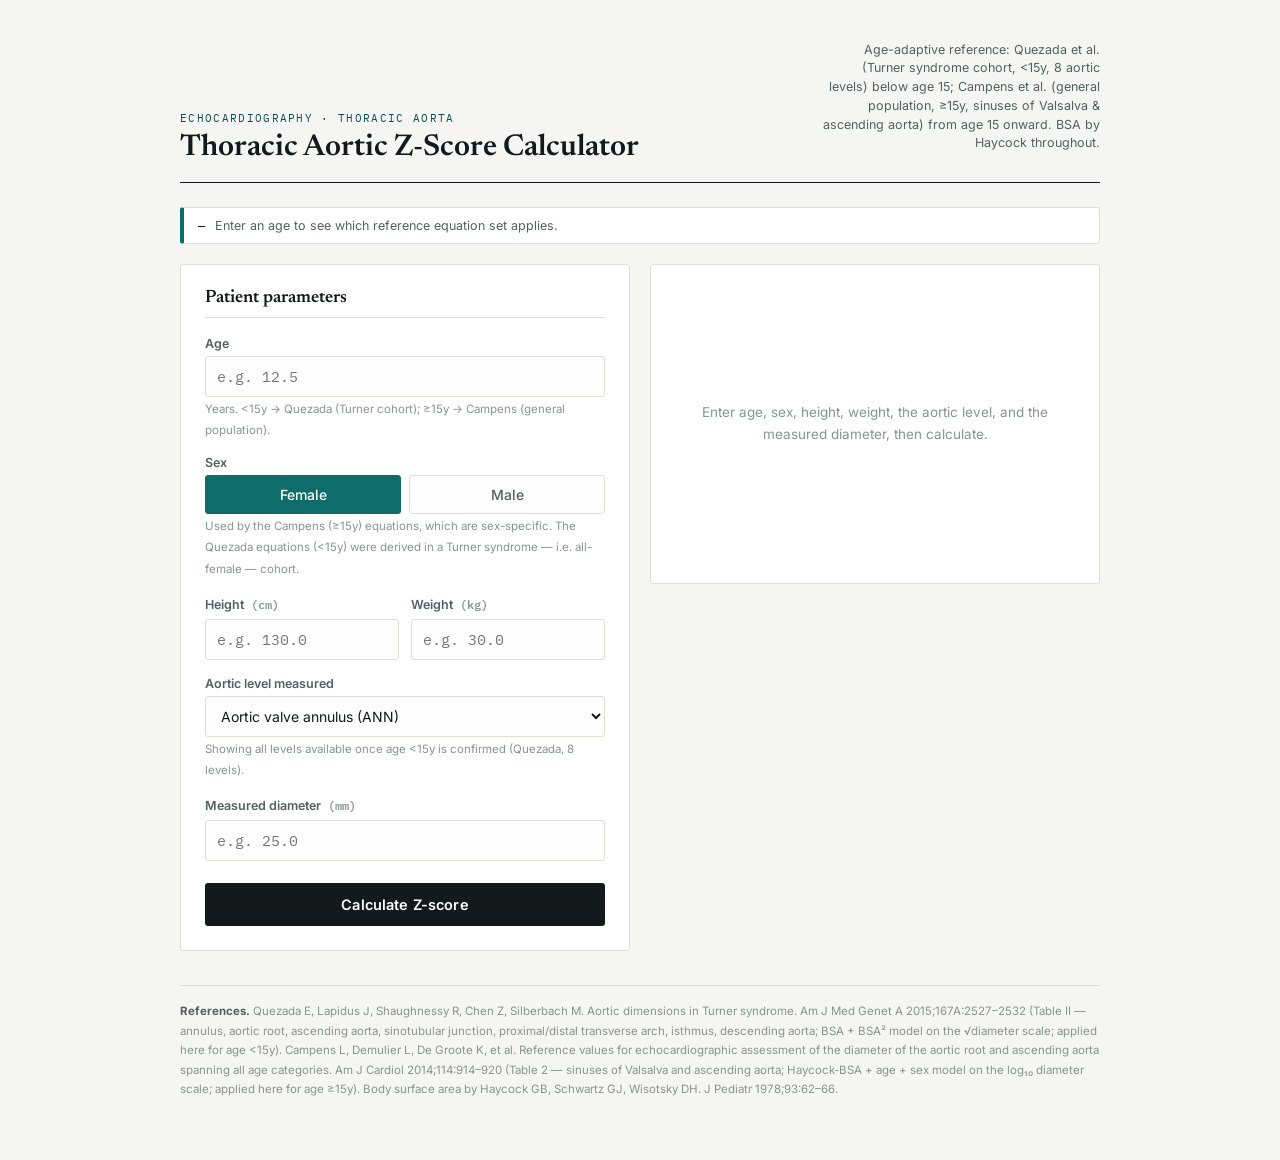
==== index.html @ ac3317f4 "Rename aortic_zscore_calculator version 2.html to index.html" ====
<!DOCTYPE html>
<html lang="en">
<head>
<meta charset="UTF-8">
<meta name="viewport" content="width=device-width, initial-scale=1.0">
<title>Thoracic Aortic Z-Score Calculator</title>
<link rel="preconnect" href="https://fonts.googleapis.com">
<link href="https://fonts.googleapis.com/css2?family=Newsreader:ital,opsz,wght@0,6..72,400;0,6..72,500;0,6..72,600;1,6..72,500&family=Inter:wght@400;500;600;700&family=IBM+Plex+Mono:wght@400;500;600&display=swap" rel="stylesheet">
<style>
  :root{
    --bg:#F5F6F3;
    --paper:#FFFFFF;
    --ink:#141A1B;
    --ink-soft:#54605F;
    --ink-faint:#8A938E;
    --line:#DBDFD8;
    --teal:#0E6C6B;
    --teal-dark:#0A4F4F;
    --teal-tint:#E4EFEE;
    --amber:#A6721E;
    --amber-tint:#F6EBD8;
    --coral:#B23A2E;
    --coral-tint:#F5E1DD;
    --slate:#5B6470;
    --slate-tint:#EAECEA;
    --sans:'Inter',system-ui,-apple-system,sans-serif;
    --serif:'Newsreader',Georgia,serif;
    --mono:'IBM Plex Mono',ui-monospace,monospace;
  }
  *{box-sizing:border-box;}
  body{
    margin:0;
    background:var(--bg);
    color:var(--ink);
    font-family:var(--sans);
    -webkit-font-smoothing:antialiased;
  }
  .app{
    max-width:960px;
    margin:0 auto;
    padding:28px 20px 60px;
  }
  .masthead{
    border-bottom:1.5px solid var(--ink);
    padding-bottom:16px;
    margin-bottom:24px;
    display:flex;
    justify-content:space-between;
    align-items:flex-end;
    gap:16px;
    flex-wrap:wrap;
  }
  .masthead .eyebrow{
    font-family:var(--mono);
    font-size:11px;
    letter-spacing:.12em;
    text-transform:uppercase;
    color:var(--teal-dark);
    margin:0 0 6px;
  }
  .masthead h1{
    font-family:var(--serif);
    font-weight:600;
    font-size:clamp(22px,4vw,30px);
    margin:0;
    line-height:1.15;
  }
  .masthead .rule-note{
    font-size:12.5px;
    color:var(--ink-soft);
    text-align:right;
    max-width:280px;
    line-height:1.5;
  }
  .branch-banner{
    display:flex;
    gap:10px;
    align-items:center;
    background:var(--paper);
    border:1px solid var(--line);
    border-left:4px solid var(--teal);
    border-radius:3px;
    padding:10px 14px;
    margin-bottom:20px;
    font-size:12.5px;
    color:var(--ink-soft);
  }
  .branch-banner strong{color:var(--ink);font-family:var(--mono);font-size:12px;}
  .grid{
    display:grid;
    grid-template-columns:1fr;
    gap:20px;
  }
  @media(min-width:780px){
    .grid{grid-template-columns:1fr 1fr;align-items:start;}
  }
  .card{
    background:var(--paper);
    border:1px solid var(--line);
    border-radius:3px;
    padding:24px;
  }
  .card h2{
    font-family:var(--serif);
    font-size:18px;
    font-weight:600;
    margin:0 0 18px;
    padding-bottom:10px;
    border-bottom:1px solid var(--line);
  }
  label{
    display:block;
    font-size:12.5px;
    font-weight:600;
    color:var(--ink-soft);
    margin-bottom:5px;
  }
  .field{margin-bottom:16px;}
  .field-row{display:grid;grid-template-columns:1fr 1fr;gap:12px;}
  input[type=number], select{
    width:100%;
    padding:10px 11px;
    border:1px solid var(--line);
    border-radius:3px;
    font-family:var(--mono);
    font-size:14.5px;
    color:var(--ink);
    background:#FCFDFC;
  }
  select{font-family:var(--sans);font-size:14px;}
  input[type=number]:focus, select:focus{
    outline:none;
    border-color:var(--teal);
    box-shadow:0 0 0 3px var(--teal-tint);
  }
  .unit{font-family:var(--mono);font-size:12px;color:var(--ink-faint);margin-left:4px;}
  .sex-toggle{display:flex;gap:8px;}
  .sex-toggle button{
    flex:1;
    padding:10px;
    border:1px solid var(--line);
    background:#FCFDFC;
    border-radius:3px;
    font-family:var(--sans);
    font-size:14px;
    font-weight:500;
    color:var(--ink-soft);
    cursor:pointer;
  }
  .sex-toggle button.active{
    background:var(--teal);
    border-color:var(--teal);
    color:#fff;
  }
  .compute-btn{
    width:100%;
    padding:13px;
    margin-top:6px;
    background:var(--ink);
    color:#fff;
    border:none;
    border-radius:3px;
    font-family:var(--sans);
    font-weight:600;
    font-size:14.5px;
    letter-spacing:.01em;
    cursor:pointer;
  }
  .compute-btn:hover{background:var(--teal-dark);}
  .hint{font-size:11.5px;color:var(--ink-faint);margin-top:4px;line-height:1.5;}

  .result-card{position:relative;}
  .result-card.empty{
    display:flex;
    align-items:center;
    justify-content:center;
    min-height:320px;
    color:var(--ink-faint);
    font-size:13.5px;
    text-align:center;
    padding:40px 24px;
    line-height:1.6;
  }
  .formula-tag{
    display:inline-block;
    font-family:var(--mono);
    font-size:10.5px;
    letter-spacing:.06em;
    text-transform:uppercase;
    padding:4px 8px;
    border-radius:2px;
    background:var(--teal-tint);
    color:var(--teal-dark);
    margin-bottom:6px;
  }
  .site-name{
    font-family:var(--serif);
    font-size:16px;
    font-weight:600;
    margin:2px 0 14px;
    color:var(--ink);
  }
  .z-display{
    display:flex;
    align-items:baseline;
    gap:10px;
    margin-bottom:6px;
  }
  .z-display .z-value{
    font-family:var(--serif);
    font-size:50px;
    font-weight:600;
    line-height:1;
  }
  .z-display .z-label{
    font-family:var(--mono);
    font-size:12px;
    color:var(--ink-faint);
    text-transform:uppercase;
    letter-spacing:.08em;
  }
  .verdict{
    font-size:13.5px;
    font-weight:600;
    margin-bottom:18px;
    padding:8px 12px;
    border-radius:3px;
    display:inline-block;
  }
  .verdict.normal{background:var(--teal-tint);color:var(--teal-dark);}
  .verdict.border{background:var(--amber-tint);color:var(--amber);}
  .verdict.dilated{background:var(--coral-tint);color:var(--coral);}
  .verdict.small{background:var(--slate-tint);color:var(--slate);}

  .gauge{margin:18px 0 20px;}
  .gauge svg{width:100%;height:auto;display:block;}

  .detail-table{
    width:100%;
    border-collapse:collapse;
    font-size:13px;
    margin-top:4px;
  }
  .detail-table tr{border-top:1px solid var(--line);}
  .detail-table tr:first-child{border-top:none;}
  .detail-table td{padding:8px 0;}
  .detail-table td:first-child{color:var(--ink-soft);}
  .detail-table td:last-child{
    text-align:right;
    font-family:var(--mono);
    font-weight:500;
  }

  .warn-box{
    margin-top:16px;
    padding:10px 12px;
    background:var(--amber-tint);
    border-left:3px solid var(--amber);
    font-size:12.5px;
    line-height:1.55;
    color:#5C4319;
    border-radius:2px;
  }
  .err-box{
    margin-top:16px;
    padding:10px 12px;
    background:var(--coral-tint);
    border-left:3px solid var(--coral);
    font-size:12.5px;
    line-height:1.55;
    color:#6B241C;
    border-radius:2px;
  }

  footer.citation{
    margin-top:34px;
    padding-top:16px;
    border-top:1px solid var(--line);
    font-size:11.5px;
    color:var(--ink-faint);
    line-height:1.7;
  }
  footer.citation strong{color:var(--ink-soft);}
</style>
</head>
<body>
<div class="app">

  <div class="masthead">
    <div>
      <p class="eyebrow">Echocardiography · Thoracic aorta</p>
      <h1>Thoracic Aortic Z-Score Calculator</h1>
    </div>
    <p class="rule-note">Age-adaptive reference: Quezada et al. (Turner syndrome cohort, &lt;15y, 8 aortic levels) below age 15; Campens et al. (general population, ≥15y, sinuses of Valsalva &amp; ascending aorta) from age 15 onward. BSA by Haycock throughout.</p>
  </div>

  <div class="branch-banner" id="branchBanner">
    <strong id="branchTag">—</strong>
    <span id="branchDesc">Enter an age to see which reference equation set applies.</span>
  </div>

  <div class="grid">
    <div class="card">
      <h2>Patient parameters</h2>
      <form id="calcForm">
        <div class="field">
          <label for="age">Age</label>
          <input type="number" id="age" step="0.1" min="0.1" max="100" placeholder="e.g. 12.5" required>
          <span class="hint">Years. &lt;15y → Quezada (Turner cohort); ≥15y → Campens (general population).</span>
        </div>

        <div class="field">
          <label>Sex</label>
          <div class="sex-toggle">
            <button type="button" data-sex="female" class="active">Female</button>
            <button type="button" data-sex="male">Male</button>
          </div>
          <span class="hint" id="sexHint">Used by the Campens (≥15y) equations, which are sex-specific. The Quezada equations (&lt;15y) were derived in a Turner syndrome — i.e. all-female — cohort.</span>
        </div>

        <div class="field-row">
          <div class="field">
            <label for="height">Height <span class="unit">(cm)</span></label>
            <input type="number" id="height" step="0.1" min="30" max="230" placeholder="e.g. 130.0" required>
          </div>
          <div class="field">
            <label for="weight">Weight <span class="unit">(kg)</span></label>
            <input type="number" id="weight" step="0.1" min="2" max="200" placeholder="e.g. 30.0" required>
          </div>
        </div>

        <div class="field">
          <label for="site">Aortic level measured</label>
          <select id="site"></select>
          <span class="hint" id="siteHint"></span>
        </div>

        <div class="field">
          <label for="diameter">Measured diameter <span class="unit">(mm)</span></label>
          <input type="number" id="diameter" step="0.1" min="3" max="80" placeholder="e.g. 25.0" required>
        </div>

        <button type="submit" class="compute-btn">Calculate Z-score</button>
      </form>
    </div>

    <div class="card result-card empty" id="resultCard">
      Enter age, sex, height, weight, the aortic level, and the measured diameter, then calculate.
    </div>
  </div>

  <footer class="citation">
    <strong>References.</strong> Quezada E, Lapidus J, Shaughnessy R, Chen Z, Silberbach M. Aortic dimensions in Turner syndrome. Am J Med Genet A 2015;167A:2527–2532 (Table II — annulus, aortic root, ascending aorta, sinotubular junction, proximal/distal transverse arch, isthmus, descending aorta; BSA + BSA² model on the √diameter scale; applied here for age &lt;15y). Campens L, Demulier L, De Groote K, et al. Reference values for echocardiographic assessment of the diameter of the aortic root and ascending aorta spanning all age categories. Am J Cardiol 2014;114:914–920 (Table 2 — sinuses of Valsalva and ascending aorta; Haycock-BSA + age + sex model on the log₁₀ diameter scale; applied here for age ≥15y). Body surface area by Haycock GB, Schwartz GJ, Wisotsky DH. J Pediatr 1978;93:62–66.
  </footer>
</div>

<script>
(function(){
  let sex = 'female';
  document.querySelectorAll('.sex-toggle button').forEach(btn=>{
    btn.addEventListener('click', ()=>{
      document.querySelectorAll('.sex-toggle button').forEach(b=>b.classList.remove('active'));
      btn.classList.add('active');
      sex = btn.dataset.sex;
    });
  });

  // ---- Reference coefficient tables ----

  // Quezada et al. 2015, Table II (Turner syndrome cohort, age <15y branch here)
  // predicted sqrt(diameter_cm) = intercept + bsaCoef*BSA + bsa2Coef*BSA^2 ; MSE on sqrt-cm scale
  const QUEZADA_SITES = {
    ANN:  { label:'Aortic valve annulus (ANN)',            intercept:0.891, bsaCoef:0.414, bsa2Coef:-0.081, mse:0.007 },
    AR:   { label:'Aortic root (AR, sinuses of Valsalva)',  intercept:1.035, bsaCoef:0.589, bsa2Coef:-0.129, mse:0.009 },
    AAO:  { label:'Ascending aorta (AAO)',                  intercept:0.942, bsaCoef:0.593, bsa2Coef:-0.122, mse:0.012 },
    STJ:  { label:'Sinotubular junction (STJ)',             intercept:0.895, bsaCoef:0.586, bsa2Coef:-0.124, mse:0.009 },
    PTA:  { label:'Proximal transverse arch (PTA)',         intercept:0.881, bsaCoef:0.539, bsa2Coef:-0.107, mse:0.012 },
    DTA:  { label:'Distal transverse arch (DTA)',           intercept:0.844, bsaCoef:0.428, bsa2Coef:-0.072, mse:0.012 },
    ISTH: { label:'Aortic isthmus (ISTH)',                  intercept:0.895, bsaCoef:0.279, bsa2Coef:-0.038, mse:0.014 },
    DAO:  { label:'Descending aorta at diaphragm (DAO)',    intercept:0.676, bsaCoef:0.503, bsa2Coef:-0.094, mse:0.009 }
  };

  // Campens et al. 2014, Table 2 — Haycock-BSA (BSA_H) rows only, per instruction to use Haycock
  // predicted log10(diameter_mm) = intercept + ageCoef*log10(age) + bsaCoef*BSA_H ; SEE on log10-mm scale
  const CAMPENS_SITES = {
    SoV: {
      label:'Aortic root (sinuses of Valsalva, SoV)',
      male:   { intercept:1.115, ageCoef:0.137, bsaCoef:0.094, see:0.0388 },
      female: { intercept:1.112, ageCoef:0.132, bsaCoef:0.080, see:0.0427 }
    },
    AA: {
      label:'Ascending aorta (AA)',
      male:   { intercept:1.038, ageCoef:0.187, bsaCoef:0.068, see:0.0433 },
      female: { intercept:1.006, ageCoef:0.172, bsaCoef:0.087, see:0.0450 }
    }
  };

  function haycockBSA(heightCm, weightKg){
    return 0.024265 * Math.pow(heightCm, 0.3964) * Math.pow(weightKg, 0.5378);
  }

  function quezadaZ(siteKey, bsa, diameterMm){
    const c = QUEZADA_SITES[siteKey];
    const diameterCm = diameterMm / 10;
    const predictedSqrt = c.intercept + c.bsaCoef*bsa + c.bsa2Coef*Math.pow(bsa,2);
    const see = Math.sqrt(c.mse);
    const z = (Math.sqrt(diameterCm) - predictedSqrt) / see;
    const predictedMm = Math.pow(predictedSqrt,2) * 10;
    return { z, see, predictedMm, ulnMm: null, formulaLabel:'Quezada 2015 · Turner cohort · BSA(Haycock)', siteLabel:c.label };
  }

  function campensZ(siteKey, bsaH, ageYears, sexVal, diameterMm){
    const c = CAMPENS_SITES[siteKey][sexVal];
    const predictedLog10 = c.intercept + c.ageCoef*Math.log10(ageYears) + c.bsaCoef*bsaH;
    const z = (Math.log10(diameterMm) - predictedLog10) / c.see;
    const predictedMm = Math.pow(10, predictedLog10);
    const ulnMm = Math.pow(10, predictedLog10 + 1.96*c.see);
    return { z, see:c.see, predictedMm, ulnMm, formulaLabel:'Campens 2014 · general population · BSA(Haycock), sex: '+sexVal, siteLabel:CAMPENS_SITES[siteKey].label };
  }

  function verdictFor(z){
    if(z > 3) return {cls:'dilated', text:'Z > 3 — markedly dilated'};
    if(z > 2) return {cls:'border', text:'Z 2–3 — above normal range'};
    if(z >= -2) return {cls:'normal', text:'Within normal range (|Z| ≤ 2)'};
    return {cls:'small', text:'Z < −2 — below normal range'};
  }

  function gaugeSVG(z){
    const clampedZ = Math.max(-4, Math.min(4, z));
    const w = 560, h = 90;
    const marginX = 30;
    const trackW = w - marginX*2;
    const xForZ = (zz)=> marginX + ((zz + 4)/8)*trackW;
    const zoneStops = [
      {from:-4, to:-2, color:'#8A938E'},
      {from:-2, to:2, color:'#0E6C6B'},
      {from:2, to:3, color:'#A6721E'},
      {from:3, to:4, color:'#B23A2E'}
    ];
    let rects = zoneStops.map(zn=>{
      const x1 = xForZ(zn.from), x2 = xForZ(zn.to);
      return `<rect x="${x1}" y="34" width="${x2-x1}" height="14" fill="${zn.color}" opacity="0.85"/>`;
    }).join('');
    const markerX = xForZ(clampedZ);
    const labels = [-4,-2,0,2,4].map(v=>{
      const x = xForZ(v);
      return `<text x="${x}" y="66" font-family="IBM Plex Mono, monospace" font-size="11" fill="#8A938E" text-anchor="middle">${v}</text>`;
    }).join('');
    const ticks = [-4,-2,0,2,4].map(v=>{
      const x = xForZ(v);
      return `<line x1="${x}" y1="34" x2="${x}" y2="48" stroke="#fff" stroke-width="1.5"/>`;
    }).join('');
    return `<svg viewBox="0 0 ${w} ${h}" xmlns="http://www.w3.org/2000/svg">
      <rect x="${marginX}" y="34" width="${trackW}" height="14" rx="2" fill="#EAECEA"/>
      ${rects}
      ${ticks}
      ${labels}
      <line x1="${markerX}" y1="22" x2="${markerX}" y2="52" stroke="#141A1B" stroke-width="2.5"/>
      <polygon points="${markerX-6},14 ${markerX+6},14 ${markerX},24" fill="#141A1B"/>
    </svg>`;
  }

  // ---- Dynamic branch / site handling ----
  const ageInput = document.getElementById('age');
  const siteSelect = document.getElementById('site');
  const branchTag = document.getElementById('branchTag');
  const branchDesc = document.getElementById('branchDesc');
  const siteHint = document.getElementById('siteHint');

  function currentBranch(){
    const age = parseFloat(ageInput.value);
    if(isNaN(age)) return null;
    return age < 15 ? 'quezada' : 'campens';
  }

  function refreshSiteOptions(){
    const branch = currentBranch();
    const prevValue = siteSelect.value;
    siteSelect.innerHTML = '';

    if(branch === null){
      branchTag.textContent = '—';
      branchDesc.textContent = 'Enter an age to see which reference equation set applies.';
      Object.keys(QUEZADA_SITES).forEach(k=>{
        const opt = document.createElement('option');
        opt.value = k; opt.textContent = QUEZADA_SITES[k].label;
        siteSelect.appendChild(opt);
      });
      siteHint.textContent = 'Showing all levels available once age <15y is confirmed (Quezada, 8 levels).';
      return;
    }

    if(branch === 'quezada'){
      branchTag.textContent = 'Age < 15y → Quezada 2015';
      branchDesc.textContent = 'Turner syndrome cohort (all-female). 8 aortic levels available, BSA+BSA² model on √diameter.';
      Object.keys(QUEZADA_SITES).forEach(k=>{
        const opt = document.createElement('option');
        opt.value = k; opt.textContent = QUEZADA_SITES[k].label;
        siteSelect.appendChild(opt);
      });
      siteHint.textContent = 'Quezada 2015, Table II. Derived in girls/women with Turner syndrome.';
    } else {
      branchTag.textContent = 'Age ≥ 15y → Campens 2014';
      branchDesc.textContent = 'General population cohort. 2 levels available (sinuses of Valsalva, ascending aorta), age+BSA(Haycock)+sex model on log₁₀(diameter).';
      Object.keys(CAMPENS_SITES).forEach(k=>{
        const opt = document.createElement('option');
        opt.value = k; opt.textContent = CAMPENS_SITES[k].label;
        siteSelect.appendChild(opt);
      });
      siteHint.textContent = 'Campens 2014, Table 2 (Haycock-BSA rows). Only SoV and AA have published equations in this dataset for ≥15y.';
    }

    if([...siteSelect.options].some(o=>o.value===prevValue)){
      siteSelect.value = prevValue;
    }
  }

  ageInput.addEventListener('input', refreshSiteOptions);
  refreshSiteOptions();

  document.getElementById('calcForm').addEventListener('submit', function(e){
    e.preventDefault();
    const age = parseFloat(ageInput.value);
    const height = parseFloat(document.getElementById('height').value);
    const weight = parseFloat(document.getElementById('weight').value);
    const diameterMm = parseFloat(document.getElementById('diameter').value);
    const siteKey = siteSelect.value;

    const card = document.getElementById('resultCard');
    card.classList.remove('empty');

    if(isNaN(age) || isNaN(height) || isNaN(weight) || isNaN(diameterMm) || !siteKey){
      card.innerHTML = `<div class="err-box">Please complete all fields before calculating.</div>`;
      return;
    }

    const bsa = haycockBSA(height, weight);
    const branch = age < 15 ? 'quezada' : 'campens';
    let result;

    if(branch === 'quezada'){
      result = quezadaZ(siteKey, bsa, diameterMm);
    } else {
      result = campensZ(siteKey, bsa, age, sex, diameterMm);
    }

    const v = verdictFor(result.z);

    let warnHtml = '';
    if(branch === 'quezada' && sex === 'male'){
      warnHtml = `<div class="warn-box">The Quezada equations were derived exclusively in girls and women with Turner syndrome. Applicability to a male patient under 15 has not been established — interpret this Z-score with caution.</div>`;
    }

    card.innerHTML = `
      <span class="formula-tag">${result.formulaLabel}</span>
      <div class="site-name">${result.siteLabel}</div>
      <div class="z-display">
        <span class="z-value">${result.z >= 0 ? '+' : ''}${result.z.toFixed(2)}</span>
        <span class="z-label">Z-score</span>
      </div>
      <span class="verdict ${v.cls}">${v.text}</span>
      <div class="gauge">${gaugeSVG(result.z)}</div>
      <table class="detail-table">
        <tr><td>BSA (Haycock)</td><td>${bsa.toFixed(3)} m²</td></tr>
        <tr><td>Measured diameter</td><td>${diameterMm.toFixed(1)} mm</td></tr>
        <tr><td>Predicted mean diameter</td><td>${result.predictedMm.toFixed(1)} mm</td></tr>
        ${result.ulnMm ? `<tr><td>Upper limit of normal (Z 1.96)</td><td>${result.ulnMm.toFixed(1)} mm</td></tr>` : ''}
        <tr><td>Residual SEE (log/sqrt scale)</td><td>${result.see.toFixed(4)}</td></tr>
        <tr><td>Reference equation age band</td><td>${branch === 'quezada' ? '< 15 years' : '≥ 15 years'}</td></tr>
      </table>
      ${warnHtml}
    `;
  });
})();
</script>
</body>
</html>
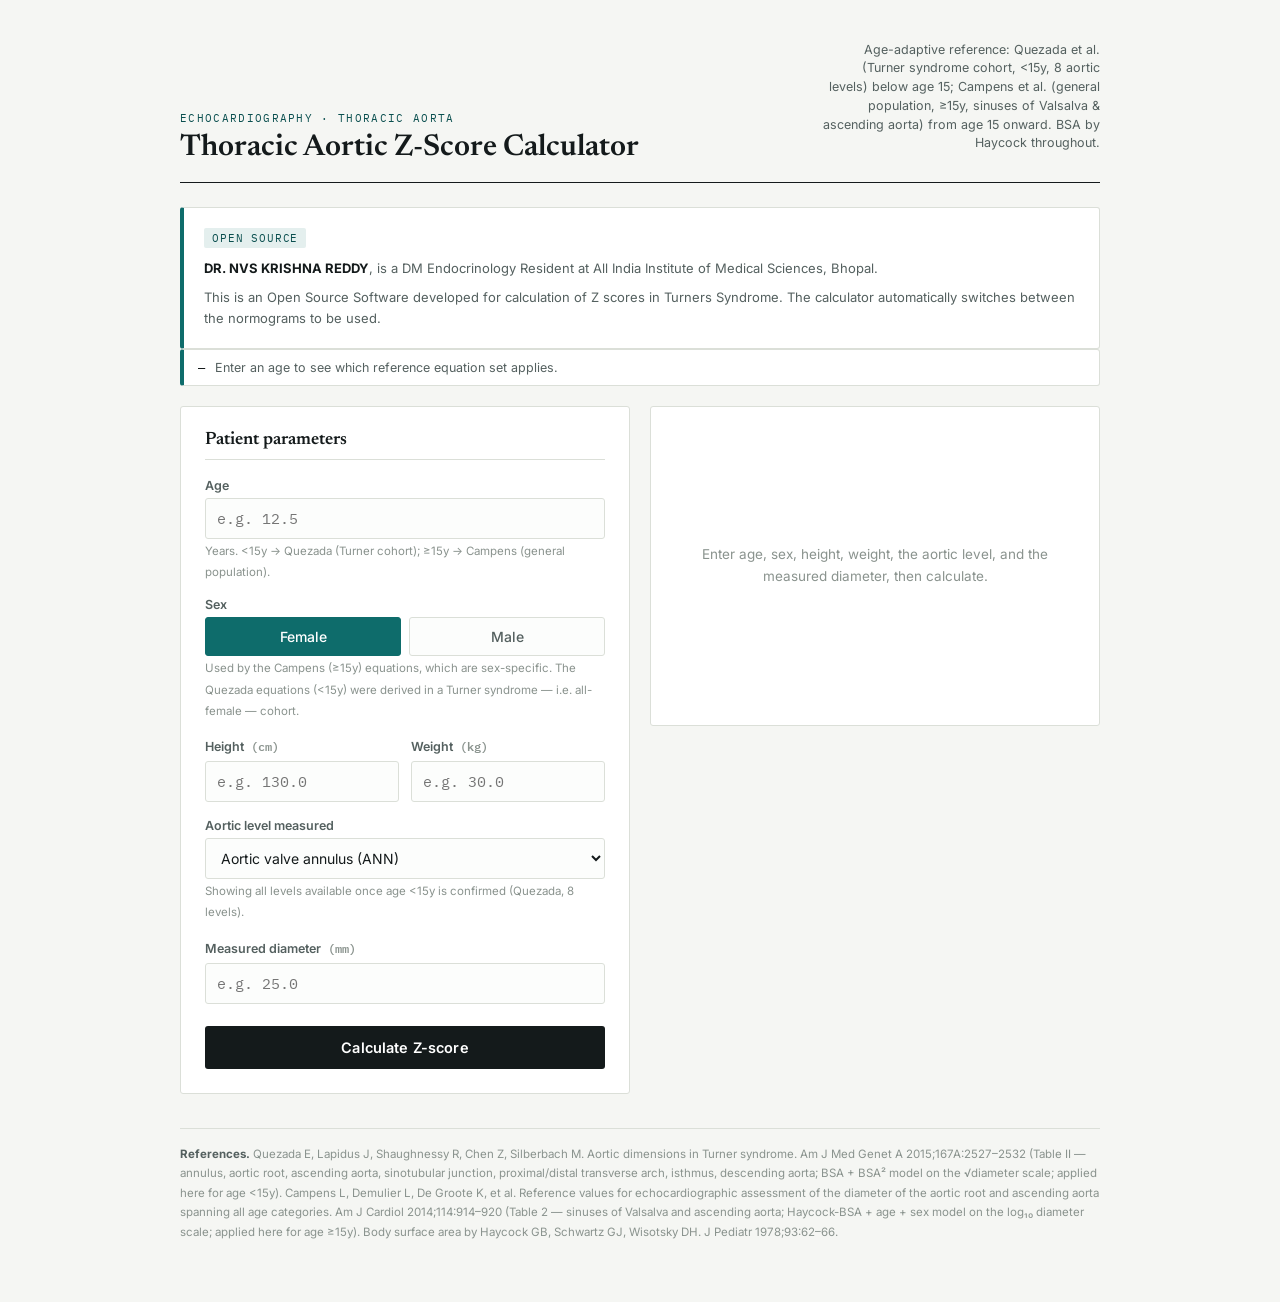
==== commit 7b635ce0: "Rename aortic_zscore_calculator VERSION 3.html to index.html" ====
--- a/index.html
+++ b/index.html
@@ -281,6 +281,35 @@
     line-height:1.7;
   }
   footer.citation strong{color:var(--ink-soft);}
+
+  .about-box{
+    margin-top:20px;
+    background:var(--paper);
+    border:1px solid var(--line);
+    border-left:4px solid var(--teal);
+    border-radius:3px;
+    padding:18px 20px;
+  }
+  .about-box .oss-tag{
+    display:inline-block;
+    font-family:var(--mono);
+    font-size:10.5px;
+    letter-spacing:.08em;
+    text-transform:uppercase;
+    padding:3px 8px;
+    border-radius:2px;
+    background:var(--teal-tint);
+    color:var(--teal-dark);
+    margin-bottom:10px;
+  }
+  .about-box p{
+    margin:0 0 8px;
+    font-size:13px;
+    line-height:1.65;
+    color:var(--ink-soft);
+  }
+  .about-box p:last-child{margin-bottom:0;}
+  .about-box strong{color:var(--ink);}
 </style>
 </head>
 <body>
@@ -292,6 +321,12 @@
       <h1>Thoracic Aortic Z-Score Calculator</h1>
     </div>
     <p class="rule-note">Age-adaptive reference: Quezada et al. (Turner syndrome cohort, &lt;15y, 8 aortic levels) below age 15; Campens et al. (general population, ≥15y, sinuses of Valsalva &amp; ascending aorta) from age 15 onward. BSA by Haycock throughout.</p>
+  </div>
+
+  <div class="about-box">
+    <span class="oss-tag">Open source</span>
+    <p><strong>DR. NVS KRISHNA REDDY</strong>, is a DM Endocrinology Resident at All India Institute of Medical Sciences, Bhopal.</p>
+    <p>This is an Open Source Software developed for calculation of Z scores in Turners Syndrome. The calculator automatically switches between the normograms to be used.</p>
   </div>
 
   <div class="branch-banner" id="branchBanner">
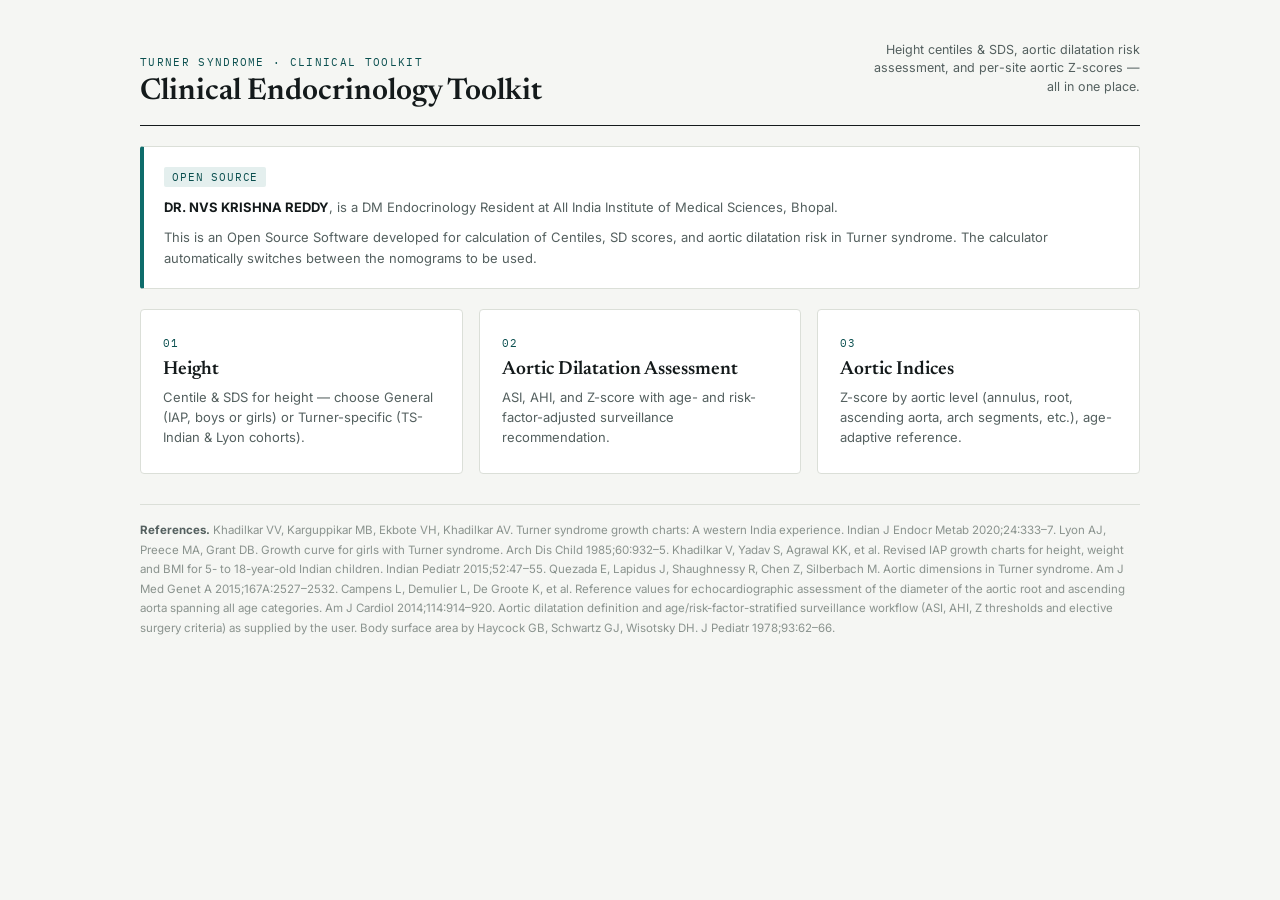
==== commit eff9bab7: "Rename index.html.html to index.html" ====
--- a/index.html
+++ b/index.html
@@ -3,313 +3,131 @@
 <head>
 <meta charset="UTF-8">
 <meta name="viewport" content="width=device-width, initial-scale=1.0">
-<title>Thoracic Aortic Z-Score Calculator</title>
+<title>Clinical Endocrinology Toolkit</title>
 <link rel="preconnect" href="https://fonts.googleapis.com">
 <link href="https://fonts.googleapis.com/css2?family=Newsreader:ital,opsz,wght@0,6..72,400;0,6..72,500;0,6..72,600;1,6..72,500&family=Inter:wght@400;500;600;700&family=IBM+Plex+Mono:wght@400;500;600&display=swap" rel="stylesheet">
 <style>
   :root{
-    --bg:#F5F6F3;
-    --paper:#FFFFFF;
-    --ink:#141A1B;
-    --ink-soft:#54605F;
-    --ink-faint:#8A938E;
-    --line:#DBDFD8;
-    --teal:#0E6C6B;
-    --teal-dark:#0A4F4F;
-    --teal-tint:#E4EFEE;
-    --amber:#A6721E;
-    --amber-tint:#F6EBD8;
-    --coral:#B23A2E;
-    --coral-tint:#F5E1DD;
-    --slate:#5B6470;
-    --slate-tint:#EAECEA;
-    --sans:'Inter',system-ui,-apple-system,sans-serif;
-    --serif:'Newsreader',Georgia,serif;
-    --mono:'IBM Plex Mono',ui-monospace,monospace;
+    --bg:#F5F6F3; --paper:#FFFFFF; --ink:#141A1B; --ink-soft:#54605F; --ink-faint:#8A938E; --line:#DBDFD8;
+    --teal:#0E6C6B; --teal-dark:#0A4F4F; --teal-tint:#E4EFEE;
+    --amber:#A6721E; --amber-tint:#F6EBD8;
+    --coral:#B23A2E; --coral-tint:#F5E1DD;
+    --plum:#6B4C7A; --plum-tint:#EDE5F0;
+    --slate:#5B6470; --slate-tint:#EAECEA;
+    --sans:'Inter',system-ui,-apple-system,sans-serif; --serif:'Newsreader',Georgia,serif; --mono:'IBM Plex Mono',ui-monospace,monospace;
   }
   *{box-sizing:border-box;}
-  body{
-    margin:0;
-    background:var(--bg);
-    color:var(--ink);
-    font-family:var(--sans);
-    -webkit-font-smoothing:antialiased;
-  }
-  .app{
-    max-width:960px;
-    margin:0 auto;
-    padding:28px 20px 60px;
-  }
-  .masthead{
-    border-bottom:1.5px solid var(--ink);
-    padding-bottom:16px;
-    margin-bottom:24px;
-    display:flex;
-    justify-content:space-between;
-    align-items:flex-end;
-    gap:16px;
-    flex-wrap:wrap;
-  }
-  .masthead .eyebrow{
-    font-family:var(--mono);
-    font-size:11px;
-    letter-spacing:.12em;
-    text-transform:uppercase;
-    color:var(--teal-dark);
-    margin:0 0 6px;
-  }
-  .masthead h1{
-    font-family:var(--serif);
-    font-weight:600;
-    font-size:clamp(22px,4vw,30px);
-    margin:0;
-    line-height:1.15;
-  }
-  .masthead .rule-note{
-    font-size:12.5px;
-    color:var(--ink-soft);
-    text-align:right;
-    max-width:280px;
-    line-height:1.5;
-  }
-  .branch-banner{
-    display:flex;
-    gap:10px;
-    align-items:center;
-    background:var(--paper);
-    border:1px solid var(--line);
-    border-left:4px solid var(--teal);
-    border-radius:3px;
-    padding:10px 14px;
-    margin-bottom:20px;
-    font-size:12.5px;
-    color:var(--ink-soft);
-  }
-  .branch-banner strong{color:var(--ink);font-family:var(--mono);font-size:12px;}
-  .grid{
-    display:grid;
-    grid-template-columns:1fr;
-    gap:20px;
-  }
-  @media(min-width:780px){
-    .grid{grid-template-columns:1fr 1fr;align-items:start;}
-  }
-  .card{
-    background:var(--paper);
-    border:1px solid var(--line);
-    border-radius:3px;
-    padding:24px;
-  }
-  .card h2{
-    font-family:var(--serif);
-    font-size:18px;
-    font-weight:600;
-    margin:0 0 18px;
-    padding-bottom:10px;
-    border-bottom:1px solid var(--line);
-  }
-  label{
-    display:block;
-    font-size:12.5px;
-    font-weight:600;
-    color:var(--ink-soft);
-    margin-bottom:5px;
-  }
+  body{margin:0;background:var(--bg);color:var(--ink);font-family:var(--sans);-webkit-font-smoothing:antialiased;}
+  .app{max-width:1040px;margin:0 auto;padding:28px 20px 60px;}
+  .masthead{border-bottom:1.5px solid var(--ink);padding-bottom:16px;margin-bottom:20px;display:flex;justify-content:space-between;align-items:flex-end;gap:16px;flex-wrap:wrap;}
+  .masthead .eyebrow{font-family:var(--mono);font-size:11px;letter-spacing:.12em;text-transform:uppercase;color:var(--teal-dark);margin:0 0 6px;}
+  .masthead h1{font-family:var(--serif);font-weight:600;font-size:clamp(22px,4vw,30px);margin:0;line-height:1.15;}
+  .masthead .rule-note{font-size:12.5px;color:var(--ink-soft);text-align:right;max-width:280px;line-height:1.5;}
+
+  .about-box{margin-bottom:20px;background:var(--paper);border:1px solid var(--line);border-left:4px solid var(--teal);border-radius:3px;padding:18px 20px;}
+  .about-box .oss-tag{display:inline-block;font-family:var(--mono);font-size:10.5px;letter-spacing:.08em;text-transform:uppercase;padding:3px 8px;border-radius:2px;background:var(--teal-tint);color:var(--teal-dark);margin-bottom:10px;}
+  .about-box p{margin:0 0 8px;font-size:13px;line-height:1.65;color:var(--ink-soft);}
+  .about-box p:last-child{margin-bottom:0;}
+  .about-box strong{color:var(--ink);}
+
+  .card{background:var(--paper);border:1px solid var(--line);border-radius:3px;padding:24px;}
+  .card h2{font-family:var(--serif);font-size:18px;font-weight:600;margin:0 0 18px;padding-bottom:10px;border-bottom:1px solid var(--line);}
+
+  label{display:block;font-size:12.5px;font-weight:600;color:var(--ink-soft);margin-bottom:5px;}
   .field{margin-bottom:16px;}
   .field-row{display:grid;grid-template-columns:1fr 1fr;gap:12px;}
-  input[type=number], select{
-    width:100%;
-    padding:10px 11px;
-    border:1px solid var(--line);
-    border-radius:3px;
-    font-family:var(--mono);
-    font-size:14.5px;
-    color:var(--ink);
-    background:#FCFDFC;
-  }
+  .age-row{display:grid;grid-template-columns:1fr 1fr 1fr;gap:10px;}
+  input[type=number], select{width:100%;padding:10px 11px;border:1px solid var(--line);border-radius:3px;font-family:var(--mono);font-size:14.5px;color:var(--ink);background:#FCFDFC;}
   select{font-family:var(--sans);font-size:14px;}
-  input[type=number]:focus, select:focus{
-    outline:none;
-    border-color:var(--teal);
-    box-shadow:0 0 0 3px var(--teal-tint);
-  }
+  input[type=number]:focus, select:focus{outline:none;border-color:var(--teal);box-shadow:0 0 0 3px var(--teal-tint);}
   .unit{font-family:var(--mono);font-size:12px;color:var(--ink-faint);margin-left:4px;}
-  .sex-toggle{display:flex;gap:8px;}
-  .sex-toggle button{
-    flex:1;
-    padding:10px;
-    border:1px solid var(--line);
-    background:#FCFDFC;
-    border-radius:3px;
-    font-family:var(--sans);
-    font-size:14px;
-    font-weight:500;
-    color:var(--ink-soft);
-    cursor:pointer;
-  }
-  .sex-toggle button.active{
-    background:var(--teal);
-    border-color:var(--teal);
-    color:#fff;
-  }
-  .compute-btn{
-    width:100%;
-    padding:13px;
-    margin-top:6px;
-    background:var(--ink);
-    color:#fff;
-    border:none;
-    border-radius:3px;
-    font-family:var(--sans);
-    font-weight:600;
-    font-size:14.5px;
-    letter-spacing:.01em;
-    cursor:pointer;
-  }
+  .hint{font-size:11.5px;color:var(--ink-faint);margin-top:4px;line-height:1.5;}
+
+  .toggle-row{display:flex;gap:8px;}
+  .toggle-row button{flex:1;padding:10px;border:1px solid var(--line);background:#FCFDFC;border-radius:3px;font-family:var(--sans);font-size:14px;font-weight:500;color:var(--ink-soft);cursor:pointer;}
+  .toggle-row button.active{background:var(--teal);border-color:var(--teal);color:#fff;}
+
+  .checkbox-row{display:flex;flex-wrap:wrap;gap:14px;padding:4px 0;}
+  .checkbox-item{display:flex;align-items:center;gap:6px;font-size:13.5px;color:var(--ink);}
+  .checkbox-item input{width:16px;height:16px;}
+
+  .compute-btn{width:100%;padding:13px;margin-top:6px;background:var(--ink);color:#fff;border:none;border-radius:3px;font-family:var(--sans);font-weight:600;font-size:14.5px;letter-spacing:.01em;cursor:pointer;}
   .compute-btn:hover{background:var(--teal-dark);}
-  .hint{font-size:11.5px;color:var(--ink-faint);margin-top:4px;line-height:1.5;}
-
-  .result-card{position:relative;}
-  .result-card.empty{
-    display:flex;
-    align-items:center;
-    justify-content:center;
-    min-height:320px;
-    color:var(--ink-faint);
-    font-size:13.5px;
-    text-align:center;
-    padding:40px 24px;
-    line-height:1.6;
-  }
-  .formula-tag{
-    display:inline-block;
-    font-family:var(--mono);
-    font-size:10.5px;
-    letter-spacing:.06em;
-    text-transform:uppercase;
-    padding:4px 8px;
-    border-radius:2px;
-    background:var(--teal-tint);
-    color:var(--teal-dark);
-    margin-bottom:6px;
-  }
-  .site-name{
-    font-family:var(--serif);
-    font-size:16px;
-    font-weight:600;
-    margin:2px 0 14px;
-    color:var(--ink);
-  }
-  .z-display{
-    display:flex;
-    align-items:baseline;
-    gap:10px;
-    margin-bottom:6px;
-  }
-  .z-display .z-value{
-    font-family:var(--serif);
-    font-size:50px;
-    font-weight:600;
-    line-height:1;
-  }
-  .z-display .z-label{
-    font-family:var(--mono);
-    font-size:12px;
-    color:var(--ink-faint);
-    text-transform:uppercase;
-    letter-spacing:.08em;
-  }
-  .verdict{
-    font-size:13.5px;
-    font-weight:600;
-    margin-bottom:18px;
-    padding:8px 12px;
-    border-radius:3px;
-    display:inline-block;
-  }
+
+  .back-btn{display:inline-flex;align-items:center;gap:7px;background:var(--coral);border:1px solid var(--coral);border-radius:3px;padding:9px 16px;font-family:var(--sans);font-size:13px;font-weight:700;letter-spacing:.01em;color:#FFFFFF;cursor:pointer;margin-bottom:18px;box-shadow:0 1px 2px rgba(178,58,46,0.25);}
+  .back-btn:hover{background:#96302599;background:#963025;border-color:#963025;}
+
+  /* Menu */
+  .menu-grid{display:grid;grid-template-columns:1fr;gap:16px;}
+  @media(min-width:700px){.menu-grid{grid-template-columns:1fr 1fr 1fr;}}
+  .menu-card{background:var(--paper);border:1px solid var(--line);border-radius:4px;padding:26px 22px;cursor:pointer;transition:border-color .15s;text-align:left;}
+  .menu-card:hover{border-color:var(--teal);}
+  .menu-card .num{font-family:var(--mono);font-size:11px;color:var(--teal-dark);letter-spacing:.08em;text-transform:uppercase;margin-bottom:10px;}
+  .menu-card h3{font-family:var(--serif);font-size:19px;font-weight:600;margin:0 0 8px;}
+  .menu-card p{font-size:13px;color:var(--ink-soft);line-height:1.55;margin:0;}
+
+  /* Results */
+  .results-wrap{margin-top:22px;display:grid;grid-template-columns:1fr;gap:16px;}
+  @media(min-width:760px){.results-wrap.cols-3{grid-template-columns:1fr 1fr 1fr;}}
+  .result-card{background:var(--paper);border:1px solid var(--line);border-radius:3px;padding:20px;display:flex;flex-direction:column;}
+  .result-card .tag{display:inline-block;font-family:var(--mono);font-size:10px;letter-spacing:.07em;text-transform:uppercase;padding:3px 7px;border-radius:2px;margin-bottom:10px;align-self:flex-start;}
+  .tag.ts{background:var(--plum-tint);color:var(--plum);}
+  .tag.lyon{background:var(--amber-tint);color:var(--amber);}
+  .tag.iap{background:var(--teal-tint);color:var(--teal-dark);}
+  .result-card h3{font-family:var(--serif);font-size:15.5px;font-weight:600;margin:0 0 12px;line-height:1.3;}
+  .metric-row{display:flex;justify-content:space-between;align-items:baseline;padding:8px 0;border-top:1px solid var(--line);}
+  .metric-row:first-of-type{border-top:none;}
+  .metric-label{font-size:12px;color:var(--ink-soft);}
+  .metric-value{font-family:var(--mono);font-size:16px;font-weight:600;}
+  .na-note{font-size:12px;color:var(--ink-faint);line-height:1.55;padding:10px 0;}
+  .caveat{margin-top:10px;padding:8px 10px;background:var(--amber-tint);border-left:3px solid var(--amber);font-size:11px;line-height:1.55;color:#5C4319;border-radius:2px;}
+  .empty-state{display:flex;align-items:center;justify-content:center;min-height:160px;color:var(--ink-faint);font-size:13.5px;text-align:center;padding:30px 20px;line-height:1.6;grid-column:1/-1;border:1px dashed var(--line);border-radius:3px;background:var(--paper);}
+
+  /* Dilatation-specific */
+  .banner{display:flex;gap:10px;align-items:center;padding:12px 16px;border-radius:3px;margin-bottom:18px;font-size:13.5px;font-weight:600;}
+  .banner.dilated{background:var(--coral-tint);color:var(--coral);border-left:4px solid var(--coral);}
+  .banner.normal{background:var(--teal-tint);color:var(--teal-dark);border-left:4px solid var(--teal);}
+  .banner .sub{font-weight:400;font-size:11.5px;display:block;margin-top:2px;}
+
+  .risk-card{background:var(--paper);border:1px solid var(--line);border-radius:3px;padding:22px;margin-top:16px;}
+  .risk-tier{display:inline-block;font-family:var(--serif);font-size:20px;font-weight:600;padding:6px 14px;border-radius:3px;margin-bottom:6px;}
+  .risk-tier.low{background:var(--teal-tint);color:var(--teal-dark);}
+  .risk-tier.moderate{background:var(--amber-tint);color:var(--amber);}
+  .risk-tier.moderate-high{background:#F3DCC9;color:#8A4B12;}
+  .risk-tier.high{background:var(--coral-tint);color:var(--coral);}
+  .interval{font-size:14px;color:var(--ink-soft);margin:6px 0 0;}
+  .surgery-flag{margin-top:16px;padding:12px 14px;background:var(--coral-tint);border-left:4px solid var(--coral);border-radius:2px;font-size:12.5px;line-height:1.6;color:#6B241C;}
+  .metrics-grid{display:grid;grid-template-columns:repeat(3,1fr);gap:14px;margin-top:16px;}
+  @media(max-width:600px){.metrics-grid{grid-template-columns:1fr;}}
+  .metric-box{background:#FBFBFA;border:1px solid var(--line);border-radius:3px;padding:14px;text-align:center;}
+  .metric-box .mlabel{font-family:var(--mono);font-size:10.5px;text-transform:uppercase;letter-spacing:.06em;color:var(--ink-faint);margin-bottom:6px;}
+  .metric-box .mval{font-family:var(--serif);font-size:24px;font-weight:600;}
+
+  /* Indices tool */
+  .branch-banner{display:flex;gap:10px;align-items:center;background:var(--paper);border:1px solid var(--line);border-left:4px solid var(--teal);border-radius:3px;padding:10px 14px;margin-bottom:20px;font-size:12.5px;color:var(--ink-soft);}
+  .branch-banner strong{color:var(--ink);font-family:var(--mono);font-size:12px;}
+  .grid2{display:grid;grid-template-columns:1fr;gap:20px;}
+  @media(min-width:780px){.grid2{grid-template-columns:1fr 1fr;align-items:start;}}
+  .formula-tag{display:inline-block;font-family:var(--mono);font-size:10.5px;letter-spacing:.06em;text-transform:uppercase;padding:4px 8px;border-radius:2px;background:var(--teal-tint);color:var(--teal-dark);margin-bottom:6px;}
+  .site-name{font-family:var(--serif);font-size:16px;font-weight:600;margin:2px 0 14px;color:var(--ink);}
+  .z-display{display:flex;align-items:baseline;gap:10px;margin-bottom:6px;}
+  .z-display .z-value{font-family:var(--serif);font-size:50px;font-weight:600;line-height:1;}
+  .z-display .z-label{font-family:var(--mono);font-size:12px;color:var(--ink-faint);text-transform:uppercase;letter-spacing:.08em;}
+  .verdict{font-size:13.5px;font-weight:600;margin-bottom:18px;padding:8px 12px;border-radius:3px;display:inline-block;}
   .verdict.normal{background:var(--teal-tint);color:var(--teal-dark);}
-  .verdict.border{background:var(--amber-tint);color:var(--amber);}
   .verdict.dilated{background:var(--coral-tint);color:var(--coral);}
-  .verdict.small{background:var(--slate-tint);color:var(--slate);}
-
-  .gauge{margin:18px 0 20px;}
-  .gauge svg{width:100%;height:auto;display:block;}
-
-  .detail-table{
-    width:100%;
-    border-collapse:collapse;
-    font-size:13px;
-    margin-top:4px;
-  }
+  .detail-table{width:100%;border-collapse:collapse;font-size:13px;margin-top:4px;}
   .detail-table tr{border-top:1px solid var(--line);}
   .detail-table tr:first-child{border-top:none;}
   .detail-table td{padding:8px 0;}
   .detail-table td:first-child{color:var(--ink-soft);}
-  .detail-table td:last-child{
-    text-align:right;
-    font-family:var(--mono);
-    font-weight:500;
-  }
-
-  .warn-box{
-    margin-top:16px;
-    padding:10px 12px;
-    background:var(--amber-tint);
-    border-left:3px solid var(--amber);
-    font-size:12.5px;
-    line-height:1.55;
-    color:#5C4319;
-    border-radius:2px;
-  }
-  .err-box{
-    margin-top:16px;
-    padding:10px 12px;
-    background:var(--coral-tint);
-    border-left:3px solid var(--coral);
-    font-size:12.5px;
-    line-height:1.55;
-    color:#6B241C;
-    border-radius:2px;
-  }
-
-  footer.citation{
-    margin-top:34px;
-    padding-top:16px;
-    border-top:1px solid var(--line);
-    font-size:11.5px;
-    color:var(--ink-faint);
-    line-height:1.7;
-  }
+  .detail-table td:last-child{text-align:right;font-family:var(--mono);font-weight:500;}
+  .warn-box{margin-top:16px;padding:10px 12px;background:var(--amber-tint);border-left:3px solid var(--amber);font-size:12.5px;line-height:1.55;color:#5C4319;border-radius:2px;}
+  .err-box{margin-top:16px;padding:10px 12px;background:var(--coral-tint);border-left:3px solid var(--coral);font-size:12.5px;line-height:1.55;color:#6B241C;border-radius:2px;}
+  .result-card.empty{display:flex;align-items:center;justify-content:center;min-height:320px;color:var(--ink-faint);font-size:13.5px;text-align:center;padding:40px 24px;line-height:1.6;}
+
+  footer.citation{margin-top:30px;padding-top:16px;border-top:1px solid var(--line);font-size:11.5px;color:var(--ink-faint);line-height:1.7;}
   footer.citation strong{color:var(--ink-soft);}
-
-  .about-box{
-    margin-top:20px;
-    background:var(--paper);
-    border:1px solid var(--line);
-    border-left:4px solid var(--teal);
-    border-radius:3px;
-    padding:18px 20px;
-  }
-  .about-box .oss-tag{
-    display:inline-block;
-    font-family:var(--mono);
-    font-size:10.5px;
-    letter-spacing:.08em;
-    text-transform:uppercase;
-    padding:3px 8px;
-    border-radius:2px;
-    background:var(--teal-tint);
-    color:var(--teal-dark);
-    margin-bottom:10px;
-  }
-  .about-box p{
-    margin:0 0 8px;
-    font-size:13px;
-    line-height:1.65;
-    color:var(--ink-soft);
-  }
-  .about-box p:last-child{margin-bottom:0;}
-  .about-box strong{color:var(--ink);}
 </style>
 </head>
 <body>
@@ -317,93 +135,555 @@
 
   <div class="masthead">
     <div>
-      <p class="eyebrow">Echocardiography · Thoracic aorta</p>
-      <h1>Thoracic Aortic Z-Score Calculator</h1>
+      <p class="eyebrow">Turner syndrome · Clinical toolkit</p>
+      <h1>Clinical Endocrinology Toolkit</h1>
     </div>
-    <p class="rule-note">Age-adaptive reference: Quezada et al. (Turner syndrome cohort, &lt;15y, 8 aortic levels) below age 15; Campens et al. (general population, ≥15y, sinuses of Valsalva &amp; ascending aorta) from age 15 onward. BSA by Haycock throughout.</p>
+    <p class="rule-note">Height centiles &amp; SDS, aortic dilatation risk assessment, and per-site aortic Z-scores — all in one place.</p>
   </div>
 
   <div class="about-box">
     <span class="oss-tag">Open source</span>
     <p><strong>DR. NVS KRISHNA REDDY</strong>, is a DM Endocrinology Resident at All India Institute of Medical Sciences, Bhopal.</p>
-    <p>This is an Open Source Software developed for calculation of Z scores in Turners Syndrome. The calculator automatically switches between the normograms to be used.</p>
+    <p>This is an Open Source Software developed for calculation of Centiles, SD scores, and aortic dilatation risk in Turner syndrome. The calculator automatically switches between the nomograms to be used.</p>
   </div>
 
-  <div class="branch-banner" id="branchBanner">
-    <strong id="branchTag">—</strong>
-    <span id="branchDesc">Enter an age to see which reference equation set applies.</span>
+  <!-- ================= MENU ================= -->
+  <div id="view-menu">
+    <div class="menu-grid">
+      <div class="menu-card" onclick="showView('height')">
+        <div class="num">01</div>
+        <h3>Height</h3>
+        <p>Centile &amp; SDS for height — choose General (IAP, boys or girls) or Turner-specific (TS-Indian &amp; Lyon cohorts).</p>
+      </div>
+      <div class="menu-card" onclick="showView('dilatation')">
+        <div class="num">02</div>
+        <h3>Aortic Dilatation Assessment</h3>
+        <p>ASI, AHI, and Z-score with age- and risk-factor-adjusted surveillance recommendation.</p>
+      </div>
+      <div class="menu-card" onclick="showView('indices')">
+        <div class="num">03</div>
+        <h3>Aortic Indices</h3>
+        <p>Z-score by aortic level (annulus, root, ascending aorta, arch segments, etc.), age-adaptive reference.</p>
+      </div>
+    </div>
   </div>
 
-  <div class="grid">
+  <!-- ================= 1. HEIGHT ================= -->
+  <div id="view-height" style="display:none">
+    <button class="back-btn" onclick="showView('menu')">← Back to menu</button>
     <div class="card">
-      <h2>Patient parameters</h2>
-      <form id="calcForm">
+      <h2>Height — Centile &amp; SDS</h2>
+
+      <div class="field">
+        <label>Reference type</label>
+        <div class="toggle-row">
+          <button type="button" id="htGeneralBtn" class="active" onclick="setHeightMode('general')">General (IAP)</button>
+          <button type="button" id="htTSBtn" onclick="setHeightMode('ts')">Turner-specific</button>
+        </div>
+      </div>
+
+      <div class="field" id="htSexField">
+        <label>Sex</label>
+        <div class="toggle-row">
+          <button type="button" data-sex="female" class="active" onclick="setHtSex('female',this)">Female</button>
+          <button type="button" data-sex="male" onclick="setHtSex('male',this)">Male</button>
+        </div>
+        <span class="hint" id="htSexHint">General reference: choose sex. Boys use the IAP boys' chart; girls use the IAP girls' chart.</span>
+      </div>
+
+      <form id="heightForm">
         <div class="field">
-          <label for="age">Age</label>
-          <input type="number" id="age" step="0.1" min="0.1" max="100" placeholder="e.g. 12.5" required>
-          <span class="hint">Years. &lt;15y → Quezada (Turner cohort); ≥15y → Campens (general population).</span>
+          <label>Chronological age</label>
+          <div class="age-row">
+            <div><input type="number" id="htAgeY" min="0" max="25" step="1" placeholder="Years" required><span class="hint">Years</span></div>
+            <div><input type="number" id="htAgeM" min="0" max="11" step="1" placeholder="Months" value="0"><span class="hint">Months</span></div>
+            <div><input type="number" id="htAgeD" min="0" max="30" step="1" placeholder="Days" value="0"><span class="hint">Days</span></div>
+          </div>
         </div>
-
         <div class="field">
-          <label>Sex</label>
-          <div class="sex-toggle">
-            <button type="button" data-sex="female" class="active">Female</button>
-            <button type="button" data-sex="male">Male</button>
-          </div>
-          <span class="hint" id="sexHint">Used by the Campens (≥15y) equations, which are sex-specific. The Quezada equations (&lt;15y) were derived in a Turner syndrome — i.e. all-female — cohort.</span>
+          <label for="htHeight">Height <span class="unit">(cm)</span></label>
+          <input type="number" id="htHeight" step="0.1" min="30" max="200" placeholder="e.g. 121.4" required>
         </div>
-
+        <button type="submit" class="compute-btn">Calculate Centile &amp; SDS</button>
+      </form>
+    </div>
+    <div class="results-wrap" id="heightResults">
+      <div class="empty-state">Enter age and height, then calculate.</div>
+    </div>
+  </div>
+
+  <!-- ================= 2. AORTIC DILATATION ASSESSMENT ================= -->
+  <div id="view-dilatation" style="display:none">
+    <button class="back-btn" onclick="showView('menu')">← Back to menu</button>
+    <div class="card">
+      <h2>Aortic Dilatation Assessment</h2>
+      <form id="dilatForm">
+        <div class="field">
+          <label>Chronological age</label>
+          <div class="age-row">
+            <div><input type="number" id="dlAgeY" min="0" max="90" step="1" placeholder="Years" required><span class="hint">Years</span></div>
+            <div><input type="number" id="dlAgeM" min="0" max="11" step="1" placeholder="Months" value="0"><span class="hint">Months</span></div>
+            <div><input type="number" id="dlAgeD" min="0" max="30" step="1" placeholder="Days" value="0"><span class="hint">Days</span></div>
+          </div>
+        </div>
         <div class="field-row">
           <div class="field">
-            <label for="height">Height <span class="unit">(cm)</span></label>
-            <input type="number" id="height" step="0.1" min="30" max="230" placeholder="e.g. 130.0" required>
+            <label for="dlHeight">Height <span class="unit">(cm)</span></label>
+            <input type="number" id="dlHeight" step="0.1" min="30" max="200" placeholder="e.g. 130.0" required>
           </div>
           <div class="field">
-            <label for="weight">Weight <span class="unit">(kg)</span></label>
-            <input type="number" id="weight" step="0.1" min="2" max="200" placeholder="e.g. 30.0" required>
+            <label for="dlWeight">Weight <span class="unit">(kg)</span></label>
+            <input type="number" id="dlWeight" step="0.1" min="2" max="150" placeholder="e.g. 30.0" required>
           </div>
         </div>
-
         <div class="field">
-          <label for="site">Aortic level measured</label>
-          <select id="site"></select>
-          <span class="hint" id="siteHint"></span>
+          <label for="dlDiameter">Ascending aortic diameter <span class="unit">(mm)</span></label>
+          <input type="number" id="dlDiameter" step="0.1" min="5" max="70" placeholder="e.g. 25.0" required>
         </div>
-
         <div class="field">
-          <label for="diameter">Measured diameter <span class="unit">(mm)</span></label>
-          <input type="number" id="diameter" step="0.1" min="3" max="80" placeholder="e.g. 25.0" required>
+          <label>Risk factors present</label>
+          <div class="checkbox-row">
+            <label class="checkbox-item"><input type="checkbox" id="dlBAV"> Bicuspid aortic valve (BAV)</label>
+            <label class="checkbox-item"><input type="checkbox" id="dlHTN"> Hypertension (HTN)</label>
+            <label class="checkbox-item"><input type="checkbox" id="dlCoA"> Coarctation of aorta (CoA)</label>
+          </div>
+          <span class="hint">Any one checked shifts the risk category upward per the published workflow.</span>
         </div>
-
-        <button type="submit" class="compute-btn">Calculate Z-score</button>
+        <button type="submit" class="compute-btn">Assess Dilatation Risk</button>
       </form>
     </div>
-
-    <div class="card result-card empty" id="resultCard">
-      Enter age, sex, height, weight, the aortic level, and the measured diameter, then calculate.
+    <div id="dilatResults"></div>
+  </div>
+
+  <!-- ================= 3. AORTIC INDICES (per-site Z) ================= -->
+  <div id="view-indices" style="display:none">
+    <button class="back-btn" onclick="showView('menu')">← Back to menu</button>
+
+    <div class="branch-banner" id="branchBanner">
+      <strong id="branchTag">—</strong>
+      <span id="branchDesc">Enter an age to see which reference equation set applies.</span>
+    </div>
+
+    <div class="grid2">
+      <div class="card">
+        <h2>Patient parameters</h2>
+        <form id="calcForm">
+          <div class="field">
+            <label for="age">Age</label>
+            <input type="number" id="age" step="0.1" min="0.1" max="100" placeholder="e.g. 12.5" required>
+            <span class="hint">Years. &lt;15y → Quezada (Turner cohort); ≥15y → Campens (general population).</span>
+          </div>
+          <div class="field">
+            <label>Sex</label>
+            <div class="toggle-row">
+              <button type="button" data-sex="female" class="active" id="idxSexF">Female</button>
+              <button type="button" data-sex="male" id="idxSexM">Male</button>
+            </div>
+            <span class="hint">Used by the Campens (≥15y) equations. The Quezada equations (&lt;15y) were derived in a Turner syndrome — i.e. all-female — cohort.</span>
+          </div>
+          <div class="field-row">
+            <div class="field">
+              <label for="height">Height <span class="unit">(cm)</span></label>
+              <input type="number" id="height" step="0.1" min="30" max="230" placeholder="e.g. 130.0" required>
+            </div>
+            <div class="field">
+              <label for="weight">Weight <span class="unit">(kg)</span></label>
+              <input type="number" id="weight" step="0.1" min="2" max="200" placeholder="e.g. 30.0" required>
+            </div>
+          </div>
+          <div class="field">
+            <label for="site">Aortic level measured</label>
+            <select id="site"></select>
+            <span class="hint" id="siteHint"></span>
+          </div>
+          <div class="field">
+            <label for="diameter">Measured diameter <span class="unit">(mm)</span></label>
+            <input type="number" id="diameter" step="0.1" min="3" max="80" placeholder="e.g. 25.0" required>
+          </div>
+          <button type="submit" class="compute-btn">Calculate Z-score</button>
+        </form>
+      </div>
+      <div class="card result-card empty" id="resultCard">
+        Enter age, sex, height, weight, the aortic level, and the measured diameter, then calculate.
+      </div>
     </div>
   </div>
 
   <footer class="citation">
-    <strong>References.</strong> Quezada E, Lapidus J, Shaughnessy R, Chen Z, Silberbach M. Aortic dimensions in Turner syndrome. Am J Med Genet A 2015;167A:2527–2532 (Table II — annulus, aortic root, ascending aorta, sinotubular junction, proximal/distal transverse arch, isthmus, descending aorta; BSA + BSA² model on the √diameter scale; applied here for age &lt;15y). Campens L, Demulier L, De Groote K, et al. Reference values for echocardiographic assessment of the diameter of the aortic root and ascending aorta spanning all age categories. Am J Cardiol 2014;114:914–920 (Table 2 — sinuses of Valsalva and ascending aorta; Haycock-BSA + age + sex model on the log₁₀ diameter scale; applied here for age ≥15y). Body surface area by Haycock GB, Schwartz GJ, Wisotsky DH. J Pediatr 1978;93:62–66.
+    <strong>References.</strong> Khadilkar VV, Karguppikar MB, Ekbote VH, Khadilkar AV. Turner syndrome growth charts: A western India experience. Indian J Endocr Metab 2020;24:333–7. Lyon AJ, Preece MA, Grant DB. Growth curve for girls with Turner syndrome. Arch Dis Child 1985;60:932–5. Khadilkar V, Yadav S, Agrawal KK, et al. Revised IAP growth charts for height, weight and BMI for 5- to 18-year-old Indian children. Indian Pediatr 2015;52:47–55. Quezada E, Lapidus J, Shaughnessy R, Chen Z, Silberbach M. Aortic dimensions in Turner syndrome. Am J Med Genet A 2015;167A:2527–2532. Campens L, Demulier L, De Groote K, et al. Reference values for echocardiographic assessment of the diameter of the aortic root and ascending aorta spanning all age categories. Am J Cardiol 2014;114:914–920. Aortic dilatation definition and age/risk-factor-stratified surveillance workflow (ASI, AHI, Z thresholds and elective surgery criteria) as supplied by the user. Body surface area by Haycock GB, Schwartz GJ, Wisotsky DH. J Pediatr 1978;93:62–66.
   </footer>
 </div>
 
 <script>
 (function(){
-  let sex = 'female';
-  document.querySelectorAll('.sex-toggle button').forEach(btn=>{
-    btn.addEventListener('click', ()=>{
-      document.querySelectorAll('.sex-toggle button').forEach(b=>b.classList.remove('active'));
-      btn.classList.add('active');
-      sex = btn.dataset.sex;
+
+  // ============================================================
+  // Shared math helpers
+  // ============================================================
+  function erf(x){
+    const sign = x < 0 ? -1 : 1; x = Math.abs(x);
+    const a1=0.254829592, a2=-0.284496736, a3=1.421413741, a4=-1.453152027, a5=1.061405429, p=0.3275911;
+    const t = 1/(1+p*x);
+    const y = 1-(((((a5*t+a4)*t)+a3)*t+a2)*t+a1)*t*Math.exp(-x*x);
+    return sign*y;
+  }
+  function normalCDF(z){ return 0.5*(1+erf(z/Math.sqrt(2))); }
+  function haycockBSA(heightCm, weightKg){ return 0.024265 * Math.pow(heightCm, 0.3964) * Math.pow(weightKg, 0.5378); }
+
+  function interpolateTable(table, ageDec){
+    if(ageDec <= table[0].age) return null;
+    if(ageDec >= table[table.length-1].age) {
+      if(Math.abs(ageDec - table[table.length-1].age) < 1e-9) return {row: table[table.length-1], extrapolated:false};
+      return {row: table[table.length-1], extrapolated:true};
+    }
+    for(let i=0;i<table.length-1;i++){
+      const a = table[i], b = table[i+1];
+      if(ageDec >= a.age && ageDec <= b.age){
+        const frac = (ageDec - a.age)/(b.age - a.age);
+        const row = {age: ageDec};
+        Object.keys(a).forEach(k=>{ if(k==='age') return; row[k] = a[k] + frac*(b[k]-a[k]); });
+        return {row, extrapolated:false};
+      }
+    }
+    return null;
+  }
+
+  const CENTILE_KEYS = ['c3','c10','c25','c50','c75','c90','c97'];
+  const CENTILE_Z = {c3:-1.8808, c10:-1.2816, c25:-0.6745, c50:0, c75:0.6745, c90:1.2816, c97:1.8808};
+
+  function centileSDSFromQuantiles(row, height){
+    const vals = CENTILE_KEYS.map(k=>row[k]);
+    const zs = CENTILE_KEYS.map(k=>CENTILE_Z[k]);
+    let z;
+    if(height <= vals[0]){
+      const slope = (zs[1]-zs[0])/(vals[1]-vals[0]);
+      z = zs[0] + slope*(height-vals[0]);
+    } else if(height >= vals[vals.length-1]){
+      const n = vals.length;
+      const slope = (zs[n-1]-zs[n-2])/(vals[n-1]-vals[n-2]);
+      z = zs[n-1] + slope*(height-vals[n-1]);
+    } else {
+      for(let i=0;i<vals.length-1;i++){
+        if(height >= vals[i] && height <= vals[i+1]){
+          const frac = (height-vals[i])/(vals[i+1]-vals[i]);
+          z = zs[i] + frac*(zs[i+1]-zs[i]);
+          break;
+        }
+      }
+    }
+    const centile = normalCDF(z)*100;
+    return {z, centile};
+  }
+  function formatCentile(c){
+    if(c < 0.5) return '<0.5th';
+    if(c > 99.5) return '>99.5th';
+    return c.toFixed(1)+'th';
+  }
+
+  // ============================================================
+  // View switching
+  // ============================================================
+  window.showView = function(name){
+    ['menu','height','dilatation','indices'].forEach(v=>{
+      document.getElementById('view-'+v).style.display = (v===name) ? '' : 'none';
     });
+    window.scrollTo({top:0, behavior:'smooth'});
+  };
+
+  // ============================================================
+  // TOOL 1 — HEIGHT
+  // ============================================================
+  const TS_INDIAN = [
+    {age:1,c3:61.1,c10:63.0,c25:65.0,c50:67.1,c75:69.2,c90:71.2,c97:73.1},
+    {age:2,c3:70.0,c10:72.1,c25:74.4,c50:76.8,c75:79.2,c90:81.5,c97:83.7},
+    {age:3,c3:77.7,c10:80.1,c25:82.6,c50:85.3,c75:88.0,c90:90.5,c97:92.9},
+    {age:4,c3:83.5,c10:86.1,c25:88.8,c50:91.7,c75:94.6,c90:97.3,c97:99.9},
+    {age:5,c3:88.1,c10:90.9,c25:93.7,c50:96.8,c75:99.8,c90:102.7,c97:105.4},
+    {age:6,c3:92.3,c10:95.2,c25:98.2,c50:101.4,c75:104.6,c90:107.6,c97:110.4},
+    {age:7,c3:96.3,c10:99.3,c25:102.4,c50:105.8,c75:109.1,c90:112.2,c97:115.2},
+    {age:8,c3:100.1,c10:103.2,c25:106.5,c50:110.0,c75:113.4,c90:116.7,c97:119.8},
+    {age:9,c3:103.7,c10:107.0,c25:110.3,c50:113.9,c75:117.5,c90:120.9,c97:124.1},
+    {age:10,c3:107.3,c10:110.6,c25:114.1,c50:117.8,c75:121.5,c90:125.0,c97:128.3},
+    {age:11,c3:110.6,c10:114.0,c25:117.6,c50:121.4,c75:125.3,c90:128.9,c97:132.3},
+    {age:12,c3:113.7,c10:117.2,c25:120.9,c50:124.8,c75:128.7,c90:132.4,c97:136.0},
+    {age:13,c3:116.8,c10:120.4,c25:124.2,c50:128.2,c75:132.2,c90:136.0,c97:139.7},
+    {age:14,c3:119.7,c10:123.4,c25:127.3,c50:131.4,c75:135.5,c90:139.4,c97:143.1},
+    {age:15,c3:122.6,c10:126.4,c25:130.4,c50:134.6,c75:138.9,c90:142.9,c97:146.7},
+    {age:16,c3:125.2,c10:129.0,c25:133.1,c50:137.4,c75:141.8,c90:145.8,c97:149.7},
+    {age:17,c3:126.7,c10:130.7,c25:134.8,c50:139.2,c75:143.6,c90:147.7,c97:151.6},
+    {age:18,c3:127.6,c10:131.5,c25:135.7,c50:140.1,c75:144.5,c90:148.7,c97:152.6}
+  ];
+  const IAP_GIRLS = [
+    {age:5.0,c3:97.2,c10:100.5,c25:103.9,c50:107.5,c75:111.3,c90:115.2,c97:119.3},
+    {age:5.5,c3:99.8,c10:103.2,c25:106.8,c50:110.5,c75:114.4,c90:118.3,c97:122.5},
+    {age:6.0,c3:102.3,c10:106.0,c25:109.7,c50:113.5,c75:117.4,c90:121.5,c97:125.6},
+    {age:6.5,c3:104.9,c10:108.7,c25:112.5,c50:116.5,c75:120.5,c90:124.6,c97:128.7},
+    {age:7.0,c3:107.4,c10:111.4,c25:115.4,c50:119.4,c75:123.5,c90:127.7,c97:131.9},
+    {age:7.5,c3:110.0,c10:114.1,c25:118.2,c50:122.4,c75:126.6,c90:130.8,c97:135.0},
+    {age:8.0,c3:112.6,c10:116.8,c25:121.1,c50:125.4,c75:129.6,c90:133.9,c97:138.1},
+    {age:8.5,c3:115.2,c10:119.6,c25:124.0,c50:128.4,c75:132.7,c90:137.0,c97:141.3},
+    {age:9.0,c3:117.8,c10:122.4,c25:126.9,c50:131.4,c75:135.8,c90:140.2,c97:144.5},
+    {age:9.5,c3:120.5,c10:125.2,c25:129.9,c50:134.4,c75:138.9,c90:143.3,c97:147.6},
+    {age:10.0,c3:123.3,c10:128.1,c25:132.8,c50:137.4,c75:142.0,c90:146.4,c97:150.8},
+    {age:10.5,c3:126.1,c10:130.9,c25:135.7,c50:140.4,c75:145.0,c90:149.5,c97:153.9},
+    {age:11.0,c3:128.8,c10:133.7,c25:138.6,c50:143.3,c75:147.9,c90:152.4,c97:156.8},
+    {age:11.5,c3:131.5,c10:136.4,c25:141.2,c50:145.9,c75:150.6,c90:155.1,c97:159.6},
+    {age:12.0,c3:134.0,c10:138.9,c25:143.7,c50:148.4,c75:153.0,c90:157.5,c97:162.0},
+    {age:12.5,c3:136.3,c10:141.1,c25:145.8,c50:150.5,c75:155.1,c90:159.6,c97:164.1},
+    {age:13.0,c3:138.2,c10:142.9,c25:147.6,c50:152.2,c75:156.8,c90:161.3,c97:165.9},
+    {age:13.5,c3:139.9,c10:144.5,c25:149.1,c50:153.6,c75:158.2,c90:162.7,c97:167.2},
+    {age:14.0,c3:141.3,c10:145.8,c25:150.2,c50:154.7,c75:159.2,c90:163.7,c97:168.2},
+    {age:14.5,c3:142.4,c10:146.8,c25:151.1,c50:155.5,c75:160.0,c90:164.5,c97:169.0},
+    {age:15.0,c3:143.3,c10:147.5,c25:151.8,c50:156.1,c75:160.5,c90:165.0,c97:169.5},
+    {age:15.5,c3:144.1,c10:148.1,c25:152.3,c50:156.6,c75:160.9,c90:165.3,c97:169.8},
+    {age:16.0,c3:144.7,c10:148.6,c25:152.7,c50:156.9,c75:161.2,c90:165.6,c97:170.1},
+    {age:16.5,c3:145.2,c10:149.1,c25:153.1,c50:157.2,c75:161.4,c90:165.7,c97:170.2},
+    {age:17.0,c3:145.7,c10:149.5,c25:153.4,c50:157.4,c75:161.6,c90:165.9,c97:170.4},
+    {age:17.5,c3:146.2,c10:149.8,c25:153.6,c50:157.6,c75:161.7,c90:166.0,c97:170.5},
+    {age:18.0,c3:146.6,c10:150.2,c25:153.9,c50:157.8,c75:161.9,c90:166.1,c97:170.6}
+  ];
+  const IAP_BOYS = [
+    {age:5.0,c3:99.0,c10:102.3,c25:105.6,c50:108.9,c75:112.4,c90:115.9,c97:119.4},
+    {age:5.5,c3:101.6,c10:105.0,c25:108.4,c50:111.9,c75:115.4,c90:119.0,c97:122.7},
+    {age:6.0,c3:104.2,c10:107.7,c25:111.2,c50:114.8,c75:118.5,c90:122.2,c97:126.0},
+    {age:6.5,c3:106.8,c10:110.4,c25:114.0,c50:117.8,c75:121.6,c90:125.4,c97:129.3},
+    {age:7.0,c3:109.3,c10:113.0,c25:116.8,c50:120.7,c75:124.6,c90:128.6,c97:132.6},
+    {age:7.5,c3:111.8,c10:115.7,c25:119.6,c50:123.5,c75:127.6,c90:131.7,c97:135.9},
+    {age:8.0,c3:114.3,c10:118.2,c25:122.3,c50:126.4,c75:130.5,c90:134.8,c97:139.1},
+    {age:8.5,c3:116.7,c10:120.8,c25:124.9,c50:129.1,c75:133.4,c90:137.8,c97:142.2},
+    {age:9.0,c3:119.0,c10:123.2,c25:127.5,c50:131.8,c75:136.3,c90:140.7,c97:145.3},
+    {age:9.5,c3:121.3,c10:125.6,c25:130.0,c50:134.5,c75:139.1,c90:143.7,c97:148.3},
+    {age:10.0,c3:123.6,c10:128.1,c25:132.6,c50:137.2,c75:141.9,c90:146.6,c97:151.4},
+    {age:10.5,c3:125.9,c10:130.5,c25:135.2,c50:139.9,c75:144.7,c90:149.5,c97:154.4},
+    {age:11.0,c3:128.2,c10:133.0,c25:137.8,c50:142.7,c75:147.6,c90:152.5,c97:157.5},
+    {age:11.5,c3:130.7,c10:135.6,c25:140.6,c50:145.5,c75:150.5,c90:155.6,c97:160.6},
+    {age:12.0,c3:133.2,c10:138.3,c25:143.3,c50:148.4,c75:153.5,c90:158.6,c97:163.7},
+    {age:12.5,c3:135.7,c10:141.0,c25:146.2,c50:151.4,c75:156.5,c90:161.7,c97:166.8},
+    {age:13.0,c3:138.3,c10:143.7,c25:149.0,c50:154.3,c75:159.5,c90:164.7,c97:169.9},
+    {age:13.5,c3:140.9,c10:146.4,c25:151.8,c50:157.2,c75:162.4,c90:167.6,c97:172.7},
+    {age:14.0,c3:143.4,c10:149.0,c25:154.5,c50:159.9,c75:165.1,c90:170.3,c97:175.4},
+    {age:14.5,c3:145.8,c10:151.5,c25:157.0,c50:162.3,c75:167.6,c90:172.7,c97:177.7},
+    {age:15.0,c3:148.0,c10:153.7,c25:159.2,c50:164.5,c75:169.7,c90:174.8,c97:179.7},
+    {age:15.5,c3:150.0,c10:155.7,c25:161.2,c50:166.5,c75:171.6,c90:176.5,c97:181.4},
+    {age:16.0,c3:151.8,c10:157.4,c25:162.9,c50:168.1,c75:173.1,c90:178.0,c97:182.7},
+    {age:16.5,c3:153.4,c10:159.1,c25:164.5,c50:169.6,c75:174.5,c90:179.3,c97:183.8},
+    {age:17.0,c3:155.0,c10:160.6,c25:165.9,c50:171.0,c75:175.8,c90:180.4,c97:184.8},
+    {age:17.5,c3:156.6,c10:162.1,c25:167.3,c50:172.3,c75:177.0,c90:181.5,c97:185.8},
+    {age:18.0,c3:158.1,c10:163.6,c25:168.7,c50:173.6,c75:178.2,c90:182.5,c97:186.7}
+  ];
+  const LYON_MEAN = [
+    {age:1,mean:63.8},{age:2,mean:77.5},{age:3,mean:84.2},{age:4,mean:91.1},
+    {age:5,mean:96.5},{age:6,mean:103.1},{age:7,mean:106.0},{age:8,mean:111.4},
+    {age:9,mean:115.0},{age:10,mean:119.5},{age:11,mean:122.8},{age:12,mean:126.5},
+    {age:13,mean:130.7},{age:14,mean:132.6},{age:15,mean:135.8},{age:16,mean:138.6},
+    {age:17,mean:140.6},{age:18,mean:143.4},{age:19,mean:143.2},{age:20,mean:142.9}
+  ];
+
+  let heightMode = 'general';
+  let htSex = 'female';
+
+  window.setHeightMode = function(mode){
+    heightMode = mode;
+    document.getElementById('htGeneralBtn').classList.toggle('active', mode==='general');
+    document.getElementById('htTSBtn').classList.toggle('active', mode==='ts');
+    document.getElementById('htSexField').style.display = (mode==='general') ? '' : 'none';
+    document.getElementById('heightResults').innerHTML = '<div class="empty-state">Enter age and height, then calculate.</div>';
+  };
+  window.setHtSex = function(sex, btn){
+    htSex = sex;
+    document.querySelectorAll('#htSexField .toggle-row button').forEach(b=>b.classList.remove('active'));
+    btn.classList.add('active');
+  };
+
+  function computeIAPGeneric(table, ageDec, height){
+    if(ageDec < table[0].age) return {status:'below', note:'This IAP reference begins at age 5 years.'};
+    const res = interpolateTable(table, ageDec);
+    if(!res) return {status:'na'};
+    const {z, centile} = centileSDSFromQuantiles(res.row, height);
+    return {status:'ok', z, centile, extrapolated: res.extrapolated};
+  }
+  function computeTSIndian(ageDec, height){
+    if(ageDec < TS_INDIAN[0].age) return {status:'below', note:'TS-Indian reference begins at age 1 year.'};
+    const res = interpolateTable(TS_INDIAN, ageDec);
+    if(!res) return {status:'na'};
+    const {z, centile} = centileSDSFromQuantiles(res.row, height);
+    return {status:'ok', z, centile, extrapolated: res.extrapolated};
+  }
+  function computeLyon(ageDec, height){
+    if(ageDec < LYON_MEAN[0].age) return {status:'below', note:'Lyon reference begins at age 1 year.'};
+    const res = interpolateTable(LYON_MEAN, ageDec);
+    if(!res) return {status:'na'};
+    const mean = res.row.mean, sd = 0.047*mean, z = (height-mean)/sd, centile = normalCDF(z)*100;
+    return {status:'ok', z, centile, extrapolated: res.extrapolated, bucket20: ageDec>=20};
+  }
+
+  function panelHTML(tagClass, tagLabel, title, result, extraCaveat){
+    let body = '';
+    if(result.status === 'below' || result.status === 'na'){
+      body = `<div class="na-note">${result.note || 'Not applicable at this age for this reference.'}</div>`;
+    } else {
+      body = `
+        <div class="metric-row"><span class="metric-label">Centile</span><span class="metric-value">${formatCentile(result.centile)}</span></div>
+        <div class="metric-row"><span class="metric-label">SDS (Z-score)</span><span class="metric-value">${result.z >= 0 ? '+' : ''}${result.z.toFixed(2)}</span></div>
+      `;
+      if(result.extrapolated) body += `<div class="caveat">Age is beyond this reference's validated range — value extrapolated from the terminal reference point. Interpret with caution.</div>`;
+      if(extraCaveat) body += `<div class="caveat">${extraCaveat}</div>`;
+    }
+    return `<div class="result-card"><span class="tag ${tagClass}">${tagLabel}</span><h3>${title}</h3>${body}</div>`;
+  }
+
+  document.getElementById('heightForm').addEventListener('submit', function(e){
+    e.preventDefault();
+    const y = parseFloat(document.getElementById('htAgeY').value) || 0;
+    const m = parseFloat(document.getElementById('htAgeM').value) || 0;
+    const d = parseFloat(document.getElementById('htAgeD').value) || 0;
+    const height = parseFloat(document.getElementById('htHeight').value);
+    const ageDec = y + (m/12) + (d/365.25);
+    const wrap = document.getElementById('heightResults');
+
+    if(isNaN(height) || ageDec <= 0){
+      wrap.className = 'results-wrap';
+      wrap.innerHTML = `<div class="empty-state">Please enter a valid age and height.</div>`;
+      return;
+    }
+
+    if(heightMode === 'general'){
+      wrap.className = 'results-wrap';
+      const table = htSex === 'male' ? IAP_BOYS : IAP_GIRLS;
+      const result = computeIAPGeneric(table, ageDec, height);
+      wrap.innerHTML = panelHTML('iap', htSex==='male' ? 'IAP · boys' : 'IAP · girls', 'IAP 2015 — general population, Indian girls/boys', result);
+    } else {
+      wrap.className = 'results-wrap cols-3';
+      const ts = computeTSIndian(ageDec, height);
+      const lyon = computeLyon(ageDec, height);
+      const iap = computeIAPGeneric(IAP_GIRLS, ageDec, height);
+      let lyonCaveat = null;
+      if(lyon.status==='ok' && lyon.bucket20) lyonCaveat = 'Lyon reference for age ≥20y is a single pooled "20+" bucket (not age-resolved).';
+      wrap.innerHTML =
+        panelHTML('ts', 'TS · Indian cohort', 'Khadilkar 2020 (Turner, India)', ts) +
+        panelHTML('lyon', 'TS · Lyon cohort', 'Lyon 1985 (Turner, pooled European)', lyon, lyonCaveat) +
+        panelHTML('iap', 'General population', 'IAP 2015 (Indian girls, general population)', iap);
+    }
   });
 
-  // ---- Reference coefficient tables ----
-
-  // Quezada et al. 2015, Table II (Turner syndrome cohort, age <15y branch here)
-  // predicted sqrt(diameter_cm) = intercept + bsaCoef*BSA + bsa2Coef*BSA^2 ; MSE on sqrt-cm scale
+  // ============================================================
+  // TOOL 2 — AORTIC DILATATION ASSESSMENT
+  // ============================================================
+  // Z-score reference: Quezada AAO (<15y, Turner) / Campens AA female (>=15y, general population)
+  const QUEZADA_AAO = { intercept:0.942, bsaCoef:0.593, bsa2Coef:-0.122, mse:0.012 };
+  const CAMPENS_AA_FEMALE = { intercept:1.006, ageCoef:0.172, bsaCoef:0.087, see:0.0450 };
+
+  function quezadaAAO_Z(bsa, diameterMm){
+    const diameterCm = diameterMm/10;
+    const predictedSqrt = QUEZADA_AAO.intercept + QUEZADA_AAO.bsaCoef*bsa + QUEZADA_AAO.bsa2Coef*Math.pow(bsa,2);
+    const see = Math.sqrt(QUEZADA_AAO.mse);
+    return (Math.sqrt(diameterCm) - predictedSqrt) / see;
+  }
+  function campensAA_Z(bsaH, ageYears, diameterMm){
+    const c = CAMPENS_AA_FEMALE;
+    const predictedLog10 = c.intercept + c.ageCoef*Math.log10(ageYears) + c.bsaCoef*bsaH;
+    return (Math.log10(diameterMm) - predictedLog10) / c.see;
+  }
+
+  function riskTierAdult(asi, ahi, z, riskFactor){
+    if(!riskFactor){
+      const tierASI = asi<=2.0 ? 0 : (asi<2.3 ? 1 : 2);
+      const tierAHI = ahi<=20 ? 0 : (ahi<23 ? 1 : 2);
+      const tierZ   = z<=2.5  ? 0 : (z<3.5   ? 1 : 2);
+      const tier = Math.max(tierASI, tierAHI, tierZ);
+      return [
+        {label:'Low risk', cls:'low', interval:'Every 5 – 10 years'},
+        {label:'Moderate risk', cls:'moderate', interval:'Every 2 – 5 years'},
+        {label:'Moderate-high risk', cls:'moderate-high', interval:'Every 1 – 2 years'}
+      ][tier];
+    } else {
+      const tierASI = asi<2.3 ? 0 : 1;
+      const tierAHI = ahi<23 ? 0 : 1;
+      const tierZ   = z<3.5 ? 0 : 1;
+      const tier = Math.max(tierASI, tierAHI, tierZ);
+      return [
+        {label:'Moderate-high risk', cls:'moderate-high', interval:'Every 1 – 2 years'},
+        {label:'High risk', cls:'high', interval:'Every 6 months – 1 year'}
+      ][tier];
+    }
+  }
+  function riskTierPediatric(z, riskFactor){
+    if(!riskFactor){
+      return z < 3.0
+        ? {label:'Low risk', cls:'low', interval:'Every 3 – 5 years'}
+        : {label:'Moderate risk', cls:'moderate', interval:'Every 1 – 2 years'};
+    } else {
+      return z < 3.0
+        ? {label:'Moderate risk', cls:'moderate', interval:'Every 1 – 2 years'}
+        : {label:'High risk', cls:'high', interval:'Every 6 months – 1 year'};
+    }
+  }
+
+  document.getElementById('dilatForm').addEventListener('submit', function(e){
+    e.preventDefault();
+    const y = parseFloat(document.getElementById('dlAgeY').value) || 0;
+    const m = parseFloat(document.getElementById('dlAgeM').value) || 0;
+    const d = parseFloat(document.getElementById('dlAgeD').value) || 0;
+    const height = parseFloat(document.getElementById('dlHeight').value);
+    const weight = parseFloat(document.getElementById('dlWeight').value);
+    const diameterMm = parseFloat(document.getElementById('dlDiameter').value);
+    const bav = document.getElementById('dlBAV').checked;
+    const htn = document.getElementById('dlHTN').checked;
+    const coa = document.getElementById('dlCoA').checked;
+    const riskFactor = bav || htn || coa;
+
+    const out = document.getElementById('dilatResults');
+
+    if(isNaN(height) || isNaN(weight) || isNaN(diameterMm) || (y+m+d)<=0){
+      out.innerHTML = `<div class="err-box">Please complete all fields before calculating.</div>`;
+      return;
+    }
+
+    const ageDec = y + (m/12) + (d/365.25);
+    const bsa = haycockBSA(height, weight);
+    const asi = (diameterMm/10) / bsa;          // cm/m2
+    const ahi = diameterMm / (height/100);       // mm/m
+
+    const isPediatric = ageDec < 15;
+    const z = isPediatric ? quezadaAAO_Z(bsa, diameterMm) : campensAA_Z(bsa, ageDec, diameterMm);
+    const zFormulaLabel = isPediatric ? 'Quezada 2015 · Turner cohort (ascending aorta)' : 'Campens 2014 · general population, female (ascending aorta)';
+
+    const tier = isPediatric ? riskTierPediatric(z, riskFactor) : riskTierAdult(asi, ahi, z, riskFactor);
+
+    // Simple "aortic size" dilation flag (definition supplied): Z>2.5, AHI>20mm/m, ASI>2.0cm/m2
+    const dilated = (z > 2.5) || (ahi > 20) || (asi > 2.0);
+
+    // Elective surgery one-time-value threshold: ASI>2.5, AHI>25, Z>4
+    const surgeryFlag = (asi > 2.5) || (ahi > 25) || (z > 4);
+
+    out.innerHTML = `
+      <div class="banner ${dilated ? 'dilated' : 'normal'}">
+        ${dilated ? 'Aortic dilation present' : 'No aortic dilation by definition'}
+        <span class="sub">Definition: Z &gt; 2.5, AHI &gt; 20 mm/m, or ASI &gt; 2.0 cm/m²</span>
+      </div>
+
+      <div class="metrics-grid">
+        <div class="metric-box"><div class="mlabel">ASI</div><div class="mval">${asi.toFixed(2)}</div><div class="hint">cm/m²</div></div>
+        <div class="metric-box"><div class="mlabel">AHI</div><div class="mval">${ahi.toFixed(1)}</div><div class="hint">mm/m</div></div>
+        <div class="metric-box"><div class="mlabel">Z-score</div><div class="mval">${z>=0?'+':''}${z.toFixed(2)}</div><div class="hint">${zFormulaLabel}</div></div>
+      </div>
+
+      <div class="risk-card">
+        <span class="risk-tier ${tier.cls}">${tier.label}</span>
+        <p class="interval">Recommended surveillance: <strong>${tier.interval}</strong></p>
+        <p class="hint" style="margin-top:10px;">Age band used: ${isPediatric ? '< 15 years' : '≥ 15 years'} · Risk factors present: ${riskFactor ? [bav&&'BAV',htn&&'HTN',coa&&'CoA'].filter(Boolean).join(', ') : 'None'}</p>
+        ${surgeryFlag ? `<div class="surgery-flag">Meets published one-time threshold for elective aortic surgery evaluation (ASI &gt;2.5 cm/m², AHI &gt;25 mm/m, or Z &gt;4). Rapid growth (&gt;3 mm/year or +1 Z/year) is a separate, independent surgical indication that requires serial measurements — not assessed by a single reading here.` : ''}
+      </div>
+    `;
+  });
+
+  // ============================================================
+  // TOOL 3 — AORTIC INDICES (per-site Z, unchanged calculation, rescaled verdict)
+  // ============================================================
+  let idxSex = 'female';
+  document.getElementById('idxSexF').addEventListener('click', function(){ idxSex='female'; this.classList.add('active'); document.getElementById('idxSexM').classList.remove('active'); });
+  document.getElementById('idxSexM').addEventListener('click', function(){ idxSex='male'; this.classList.add('active'); document.getElementById('idxSexF').classList.remove('active'); });
+
   const QUEZADA_SITES = {
     ANN:  { label:'Aortic valve annulus (ANN)',            intercept:0.891, bsaCoef:0.414, bsa2Coef:-0.081, mse:0.007 },
     AR:   { label:'Aortic root (AR, sinuses of Valsalva)',  intercept:1.035, bsaCoef:0.589, bsa2Coef:-0.129, mse:0.009 },
@@ -414,25 +694,14 @@
     ISTH: { label:'Aortic isthmus (ISTH)',                  intercept:0.895, bsaCoef:0.279, bsa2Coef:-0.038, mse:0.014 },
     DAO:  { label:'Descending aorta at diaphragm (DAO)',    intercept:0.676, bsaCoef:0.503, bsa2Coef:-0.094, mse:0.009 }
   };
-
-  // Campens et al. 2014, Table 2 — Haycock-BSA (BSA_H) rows only, per instruction to use Haycock
-  // predicted log10(diameter_mm) = intercept + ageCoef*log10(age) + bsaCoef*BSA_H ; SEE on log10-mm scale
   const CAMPENS_SITES = {
-    SoV: {
-      label:'Aortic root (sinuses of Valsalva, SoV)',
+    SoV: { label:'Aortic root (sinuses of Valsalva, SoV)',
       male:   { intercept:1.115, ageCoef:0.137, bsaCoef:0.094, see:0.0388 },
-      female: { intercept:1.112, ageCoef:0.132, bsaCoef:0.080, see:0.0427 }
-    },
-    AA: {
-      label:'Ascending aorta (AA)',
+      female: { intercept:1.112, ageCoef:0.132, bsaCoef:0.080, see:0.0427 } },
+    AA: { label:'Ascending aorta (AA)',
       male:   { intercept:1.038, ageCoef:0.187, bsaCoef:0.068, see:0.0433 },
-      female: { intercept:1.006, ageCoef:0.172, bsaCoef:0.087, see:0.0450 }
-    }
+      female: { intercept:1.006, ageCoef:0.172, bsaCoef:0.087, see:0.0450 } }
   };
-
-  function haycockBSA(heightCm, weightKg){
-    return 0.024265 * Math.pow(heightCm, 0.3964) * Math.pow(weightKg, 0.5378);
-  }
 
   function quezadaZ(siteKey, bsa, diameterMm){
     const c = QUEZADA_SITES[siteKey];
@@ -443,7 +712,6 @@
     const predictedMm = Math.pow(predictedSqrt,2) * 10;
     return { z, see, predictedMm, ulnMm: null, formulaLabel:'Quezada 2015 · Turner cohort · BSA(Haycock)', siteLabel:c.label };
   }
-
   function campensZ(siteKey, bsaH, ageYears, sexVal, diameterMm){
     const c = CAMPENS_SITES[siteKey][sexVal];
     const predictedLog10 = c.intercept + c.ageCoef*Math.log10(ageYears) + c.bsaCoef*bsaH;
@@ -452,50 +720,13 @@
     const ulnMm = Math.pow(10, predictedLog10 + 1.96*c.see);
     return { z, see:c.see, predictedMm, ulnMm, formulaLabel:'Campens 2014 · general population · BSA(Haycock), sex: '+sexVal, siteLabel:CAMPENS_SITES[siteKey].label };
   }
-
+  // Verdict rescaled to the supplied "Aortic Size" definition: dilation = Z > 2.5
   function verdictFor(z){
-    if(z > 3) return {cls:'dilated', text:'Z > 3 — markedly dilated'};
-    if(z > 2) return {cls:'border', text:'Z 2–3 — above normal range'};
-    if(z >= -2) return {cls:'normal', text:'Within normal range (|Z| ≤ 2)'};
-    return {cls:'small', text:'Z < −2 — below normal range'};
-  }
-
-  function gaugeSVG(z){
-    const clampedZ = Math.max(-4, Math.min(4, z));
-    const w = 560, h = 90;
-    const marginX = 30;
-    const trackW = w - marginX*2;
-    const xForZ = (zz)=> marginX + ((zz + 4)/8)*trackW;
-    const zoneStops = [
-      {from:-4, to:-2, color:'#8A938E'},
-      {from:-2, to:2, color:'#0E6C6B'},
-      {from:2, to:3, color:'#A6721E'},
-      {from:3, to:4, color:'#B23A2E'}
-    ];
-    let rects = zoneStops.map(zn=>{
-      const x1 = xForZ(zn.from), x2 = xForZ(zn.to);
-      return `<rect x="${x1}" y="34" width="${x2-x1}" height="14" fill="${zn.color}" opacity="0.85"/>`;
-    }).join('');
-    const markerX = xForZ(clampedZ);
-    const labels = [-4,-2,0,2,4].map(v=>{
-      const x = xForZ(v);
-      return `<text x="${x}" y="66" font-family="IBM Plex Mono, monospace" font-size="11" fill="#8A938E" text-anchor="middle">${v}</text>`;
-    }).join('');
-    const ticks = [-4,-2,0,2,4].map(v=>{
-      const x = xForZ(v);
-      return `<line x1="${x}" y1="34" x2="${x}" y2="48" stroke="#fff" stroke-width="1.5"/>`;
-    }).join('');
-    return `<svg viewBox="0 0 ${w} ${h}" xmlns="http://www.w3.org/2000/svg">
-      <rect x="${marginX}" y="34" width="${trackW}" height="14" rx="2" fill="#EAECEA"/>
-      ${rects}
-      ${ticks}
-      ${labels}
-      <line x1="${markerX}" y1="22" x2="${markerX}" y2="52" stroke="#141A1B" stroke-width="2.5"/>
-      <polygon points="${markerX-6},14 ${markerX+6},14 ${markerX},24" fill="#141A1B"/>
-    </svg>`;
-  }
-
-  // ---- Dynamic branch / site handling ----
+    return z > 2.5
+      ? {cls:'dilated', text:'Z > 2.5 — meets aortic dilation definition'}
+      : {cls:'normal', text:'Z ≤ 2.5 — below aortic dilation threshold'};
+  }
+
   const ageInput = document.getElementById('age');
   const siteSelect = document.getElementById('site');
   const branchTag = document.getElementById('branchTag');
@@ -507,49 +738,30 @@
     if(isNaN(age)) return null;
     return age < 15 ? 'quezada' : 'campens';
   }
-
   function refreshSiteOptions(){
     const branch = currentBranch();
     const prevValue = siteSelect.value;
     siteSelect.innerHTML = '';
-
     if(branch === null){
       branchTag.textContent = '—';
       branchDesc.textContent = 'Enter an age to see which reference equation set applies.';
-      Object.keys(QUEZADA_SITES).forEach(k=>{
-        const opt = document.createElement('option');
-        opt.value = k; opt.textContent = QUEZADA_SITES[k].label;
-        siteSelect.appendChild(opt);
-      });
+      Object.keys(QUEZADA_SITES).forEach(k=>{ const o=document.createElement('option'); o.value=k; o.textContent=QUEZADA_SITES[k].label; siteSelect.appendChild(o); });
       siteHint.textContent = 'Showing all levels available once age <15y is confirmed (Quezada, 8 levels).';
       return;
     }
-
     if(branch === 'quezada'){
       branchTag.textContent = 'Age < 15y → Quezada 2015';
       branchDesc.textContent = 'Turner syndrome cohort (all-female). 8 aortic levels available, BSA+BSA² model on √diameter.';
-      Object.keys(QUEZADA_SITES).forEach(k=>{
-        const opt = document.createElement('option');
-        opt.value = k; opt.textContent = QUEZADA_SITES[k].label;
-        siteSelect.appendChild(opt);
-      });
+      Object.keys(QUEZADA_SITES).forEach(k=>{ const o=document.createElement('option'); o.value=k; o.textContent=QUEZADA_SITES[k].label; siteSelect.appendChild(o); });
       siteHint.textContent = 'Quezada 2015, Table II. Derived in girls/women with Turner syndrome.';
     } else {
       branchTag.textContent = 'Age ≥ 15y → Campens 2014';
       branchDesc.textContent = 'General population cohort. 2 levels available (sinuses of Valsalva, ascending aorta), age+BSA(Haycock)+sex model on log₁₀(diameter).';
-      Object.keys(CAMPENS_SITES).forEach(k=>{
-        const opt = document.createElement('option');
-        opt.value = k; opt.textContent = CAMPENS_SITES[k].label;
-        siteSelect.appendChild(opt);
-      });
+      Object.keys(CAMPENS_SITES).forEach(k=>{ const o=document.createElement('option'); o.value=k; o.textContent=CAMPENS_SITES[k].label; siteSelect.appendChild(o); });
       siteHint.textContent = 'Campens 2014, Table 2 (Haycock-BSA rows). Only SoV and AA have published equations in this dataset for ≥15y.';
     }
-
-    if([...siteSelect.options].some(o=>o.value===prevValue)){
-      siteSelect.value = prevValue;
-    }
-  }
-
+    if([...siteSelect.options].some(o=>o.value===prevValue)) siteSelect.value = prevValue;
+  }
   ageInput.addEventListener('input', refreshSiteOptions);
   refreshSiteOptions();
 
@@ -560,7 +772,6 @@
     const weight = parseFloat(document.getElementById('weight').value);
     const diameterMm = parseFloat(document.getElementById('diameter').value);
     const siteKey = siteSelect.value;
-
     const card = document.getElementById('resultCard');
     card.classList.remove('empty');
 
@@ -571,30 +782,19 @@
 
     const bsa = haycockBSA(height, weight);
     const branch = age < 15 ? 'quezada' : 'campens';
-    let result;
-
-    if(branch === 'quezada'){
-      result = quezadaZ(siteKey, bsa, diameterMm);
-    } else {
-      result = campensZ(siteKey, bsa, age, sex, diameterMm);
-    }
-
+    let result = branch === 'quezada' ? quezadaZ(siteKey, bsa, diameterMm) : campensZ(siteKey, bsa, age, idxSex, diameterMm);
     const v = verdictFor(result.z);
 
     let warnHtml = '';
-    if(branch === 'quezada' && sex === 'male'){
+    if(branch === 'quezada' && idxSex === 'male'){
       warnHtml = `<div class="warn-box">The Quezada equations were derived exclusively in girls and women with Turner syndrome. Applicability to a male patient under 15 has not been established — interpret this Z-score with caution.</div>`;
     }
 
     card.innerHTML = `
       <span class="formula-tag">${result.formulaLabel}</span>
       <div class="site-name">${result.siteLabel}</div>
-      <div class="z-display">
-        <span class="z-value">${result.z >= 0 ? '+' : ''}${result.z.toFixed(2)}</span>
-        <span class="z-label">Z-score</span>
-      </div>
+      <div class="z-display"><span class="z-value">${result.z >= 0 ? '+' : ''}${result.z.toFixed(2)}</span><span class="z-label">Z-score</span></div>
       <span class="verdict ${v.cls}">${v.text}</span>
-      <div class="gauge">${gaugeSVG(result.z)}</div>
       <table class="detail-table">
         <tr><td>BSA (Haycock)</td><td>${bsa.toFixed(3)} m²</td></tr>
         <tr><td>Measured diameter</td><td>${diameterMm.toFixed(1)} mm</td></tr>
@@ -606,6 +806,7 @@
       ${warnHtml}
     `;
   });
+
 })();
 </script>
 </body>
